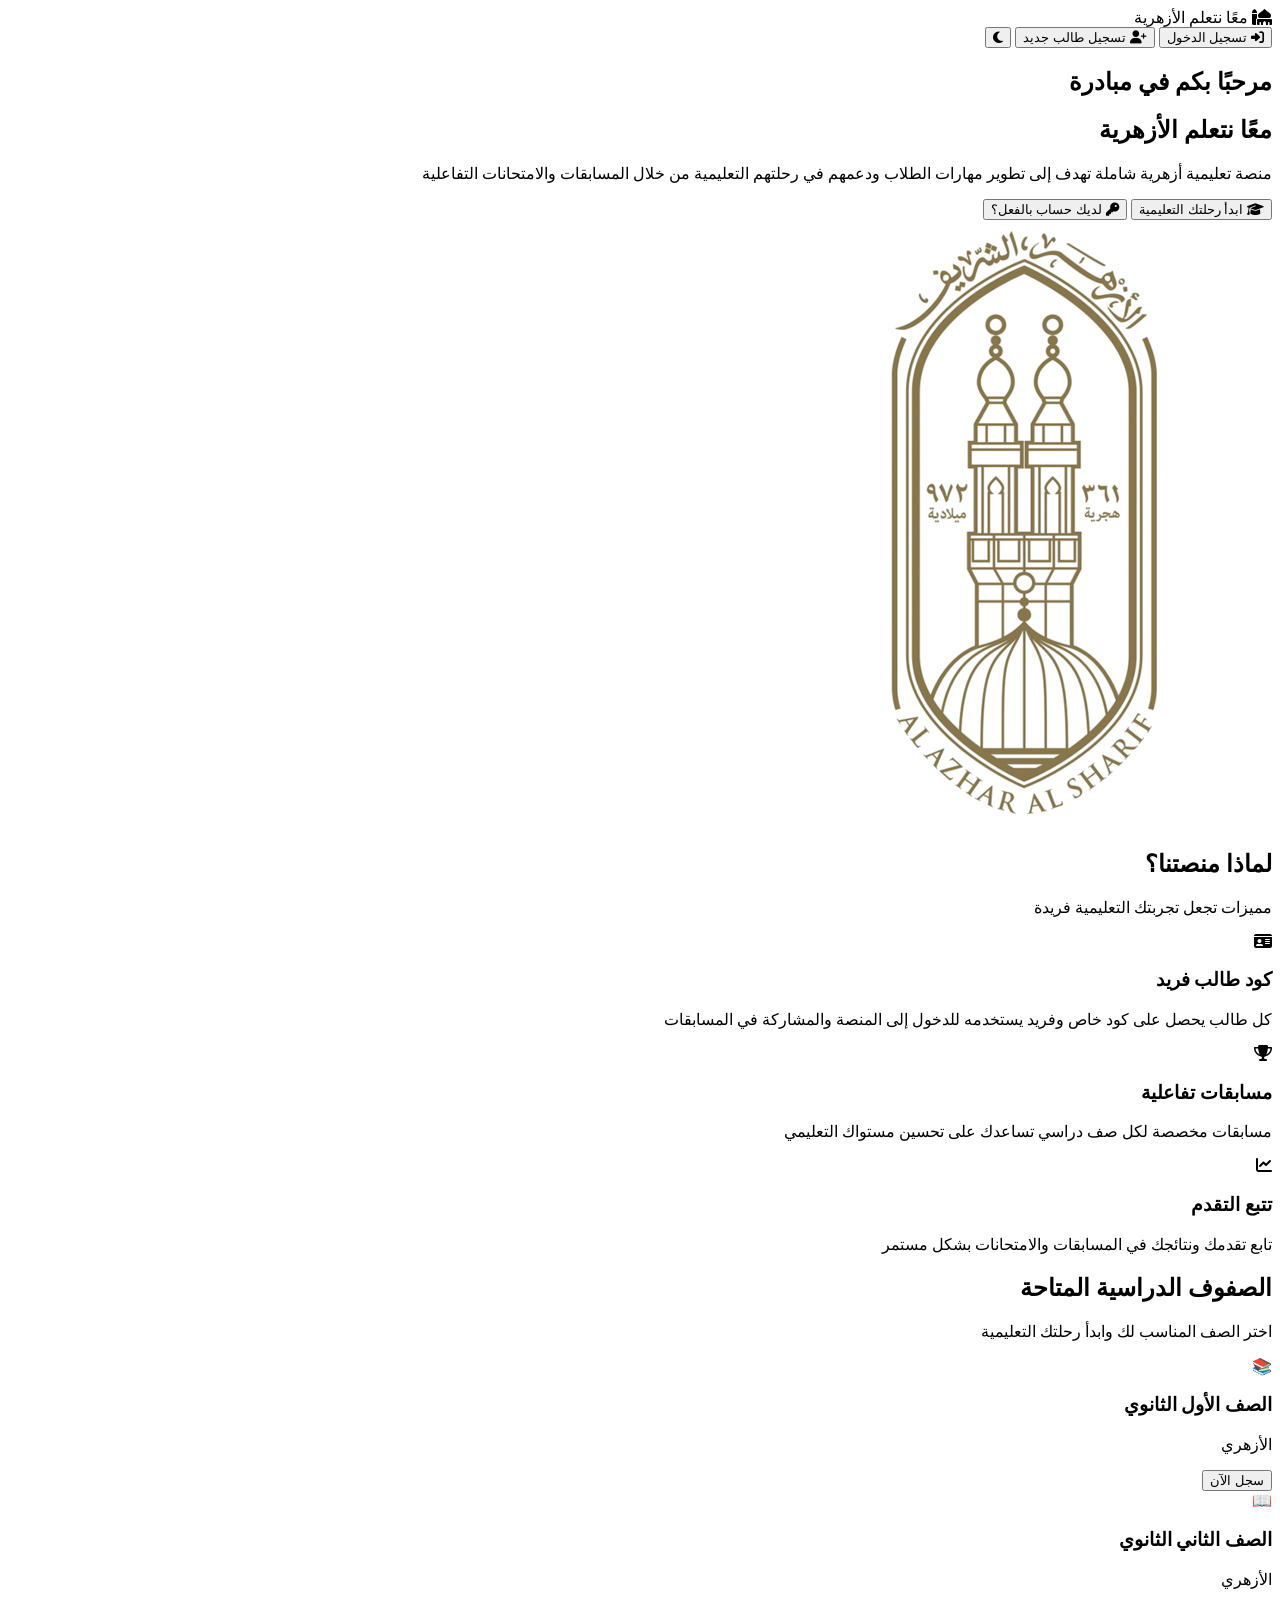
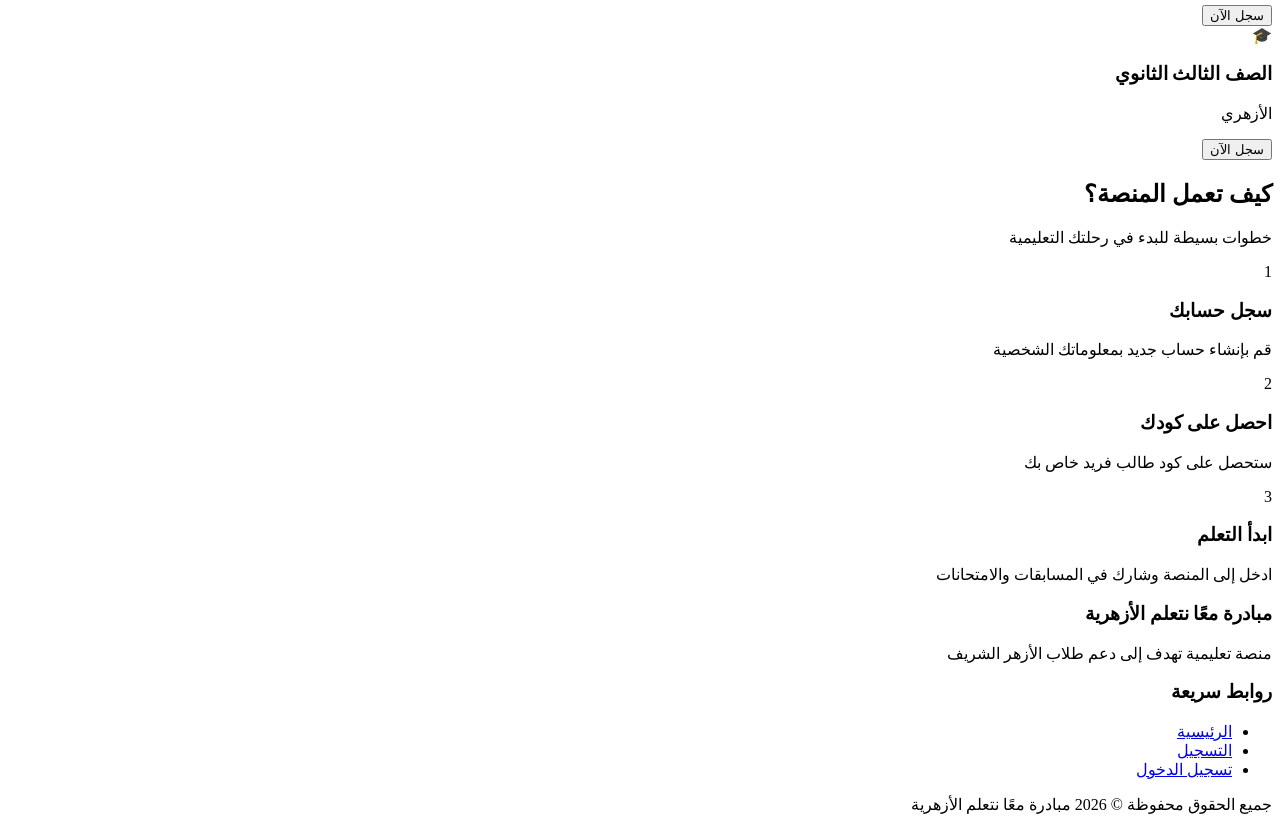
==== index.html @ b88c143b "Add files via upload" ====
﻿<!DOCTYPE html>
<html lang="ar" dir="rtl">
<head>
    <meta charset="UTF-8">
    <meta name="viewport" content="width=device-width, initial-scale=1.0">
    <title>مبادرة معًا نتعلم الأزهرية</title>
    <link rel="stylesheet" href="css/style.css">
    <link rel="stylesheet" href="https://cdnjs.cloudflare.com/ajax/libs/font-awesome/6.5.1/css/all.min.css">
</head>
<body>
    <!-- Header -->
    <header class="header">
        <nav class="nav-container">
            <div class="logo">
                <i class="fas fa-mosque"></i>
                <span>معًا نتعلم الأزهرية</span>
            </div>
            <div class="nav-actions">
                <button class="btn btn-outline" onclick="location.href='login.html'">
                    <i class="fas fa-sign-in-alt"></i>
                    تسجيل الدخول
                </button>
                <button class="btn btn-primary" onclick="location.href='register.html'">
                    <i class="fas fa-user-plus"></i>
                    تسجيل طالب جديد
                </button>
                <button class="theme-toggle" onclick="toggleTheme()" id="themeToggle">
                    <i class="fas fa-moon"></i>
                </button>
            </div>
        </nav>
    </header>

    <!-- Hero Section -->
    <section class="hero">
        <div class="hero-content">
            <h1 class="hero-title">مرحبًا بكم في مبادرة</h1>
            <h2 class="hero-subtitle">معًا نتعلم الأزهرية</h2>
            <p class="hero-description">
                منصة تعليمية أزهرية شاملة تهدف إلى تطوير مهارات الطلاب
                ودعمهم في رحلتهم التعليمية من خلال المسابقات والامتحانات التفاعلية
            </p>
            <div class="hero-actions">
                <button class="btn btn-primary btn-lg" onclick="location.href='register.html'">
                    <i class="fas fa-graduation-cap"></i>
                    ابدأ رحلتك التعليمية
                </button>
                <button class="btn btn-outline btn-lg" onclick="location.href='login.html'">
                    <i class="fas fa-key"></i>
                    لديك حساب بالفعل؟
                </button>
            </div>
        </div>
        <div class="hero-image">
            <img src="Al-Azhar_al-Sharif_logo.png" alt="الأزهر الشريف">
        </div>
    </section>

    <!-- Features Section -->
    <section class="features">
        <div class="section-header">
            <h2>لماذا منصتنا؟</h2>
            <p>مميزات تجعل تجربتك التعليمية فريدة</p>
        </div>
        <div class="features-grid">
            <div class="feature-card">
                <div class="feature-icon">
                    <i class="fas fa-id-card"></i>
                </div>
                <h3>كود طالب فريد</h3>
                <p>كل طالب يحصل على كود خاص وفريد يستخدمه للدخول إلى المنصة والمشاركة في المسابقات</p>
            </div>
            <div class="feature-card">
                <div class="feature-icon">
                    <i class="fas fa-trophy"></i>
                </div>
                <h3>مسابقات تفاعلية</h3>
                <p>مسابقات مخصصة لكل صف دراسي تساعدك على تحسين مستواك التعليمي</p>
            </div>
            <div class="feature-card">
                <div class="feature-icon">
                    <i class="fas fa-chart-line"></i>
                </div>
                <h3>تتبع التقدم</h3>
                <p>تابع تقدمك ونتائجك في المسابقات والامتحانات بشكل مستمر</p>
            </div>
        </div>
    </section>

    <!-- Available Grades Section -->
    <section class="grades-section">
        <div class="section-header">
            <h2>الصفوف الدراسية المتاحة</h2>
            <p>اختر الصف المناسب لك وابدأ رحلتك التعليمية</p>
        </div>
        <div class="grades-grid">
            <div class="grade-card">
                <div class="grade-icon">📚</div>
                <h3>الصف الأول الثانوي</h3>
                <p>الأزهري</p>
                <button class="btn btn-primary" onclick="location.href='register.html'">
                    سجل الآن
                </button>
            </div>
            <div class="grade-card">
                <div class="grade-icon">📖</div>
                <h3>الصف الثاني الثانوي</h3>
                <p>الأزهري</p>
                <button class="btn btn-primary" onclick="location.href='register.html'">
                    سجل الآن
                </button>
            </div>
            <div class="grade-card">
                <div class="grade-icon">🎓</div>
                <h3>الصف الثالث الثانوي</h3>
                <p>الأزهري</p>
                <button class="btn btn-primary" onclick="location.href='register.html'">
                    سجل الآن
                </button>
            </div>
        </div>
    </section>

    <!-- How It Works -->
    <section class="how-it-works">
        <div class="section-header">
            <h2>كيف تعمل المنصة؟</h2>
            <p>خطوات بسيطة للبدء في رحلتك التعليمية</p>
        </div>
        <div class="steps-container">
            <div class="step">
                <div class="step-number">1</div>
                <h3>سجل حسابك</h3>
                <p>قم بإنشاء حساب جديد بمعلوماتك الشخصية</p>
            </div>
            <div class="step">
                <div class="step-number">2</div>
                <h3>احصل على كودك</h3>
                <p>ستحصل على كود طالب فريد خاص بك</p>
            </div>
            <div class="step">
                <div class="step-number">3</div>
                <h3>ابدأ التعلم</h3>
                <p>ادخل إلى المنصة وشارك في المسابقات والامتحانات</p>
            </div>
        </div>
    </section>

    <!-- Footer -->
    <footer class="footer">
        <div class="footer-content">
            <div class="footer-section">
                <h3>مبادرة معًا نتعلم الأزهرية</h3>
                <p>منصة تعليمية تهدف إلى دعم طلاب الأزهر الشريف</p>
            </div>
            <div class="footer-section">
                <h3>روابط سريعة</h3>
                <ul>
                    <li><a href="index.html">الرئيسية</a></li>
                    <li><a href="register.html">التسجيل</a></li>
                    <li><a href="login.html">تسجيل الدخول</a></li>
                </ul>
            </div>
            
        <div class="footer-bottom">
            <p>جميع الحقوق محفوظة © 2026 مبادرة معًا نتعلم الأزهرية</p>
        </div>
    </footer>

    <div id="loadingOverlay" class="loading-overlay">
        <div class="loading-spinner"></div>
    </div>

    <div id="toastContainer" class="toast-container"></div>

    <script src="js/data.js"></script>
    <script src="js/auth.js"></script>
</body>
</html>
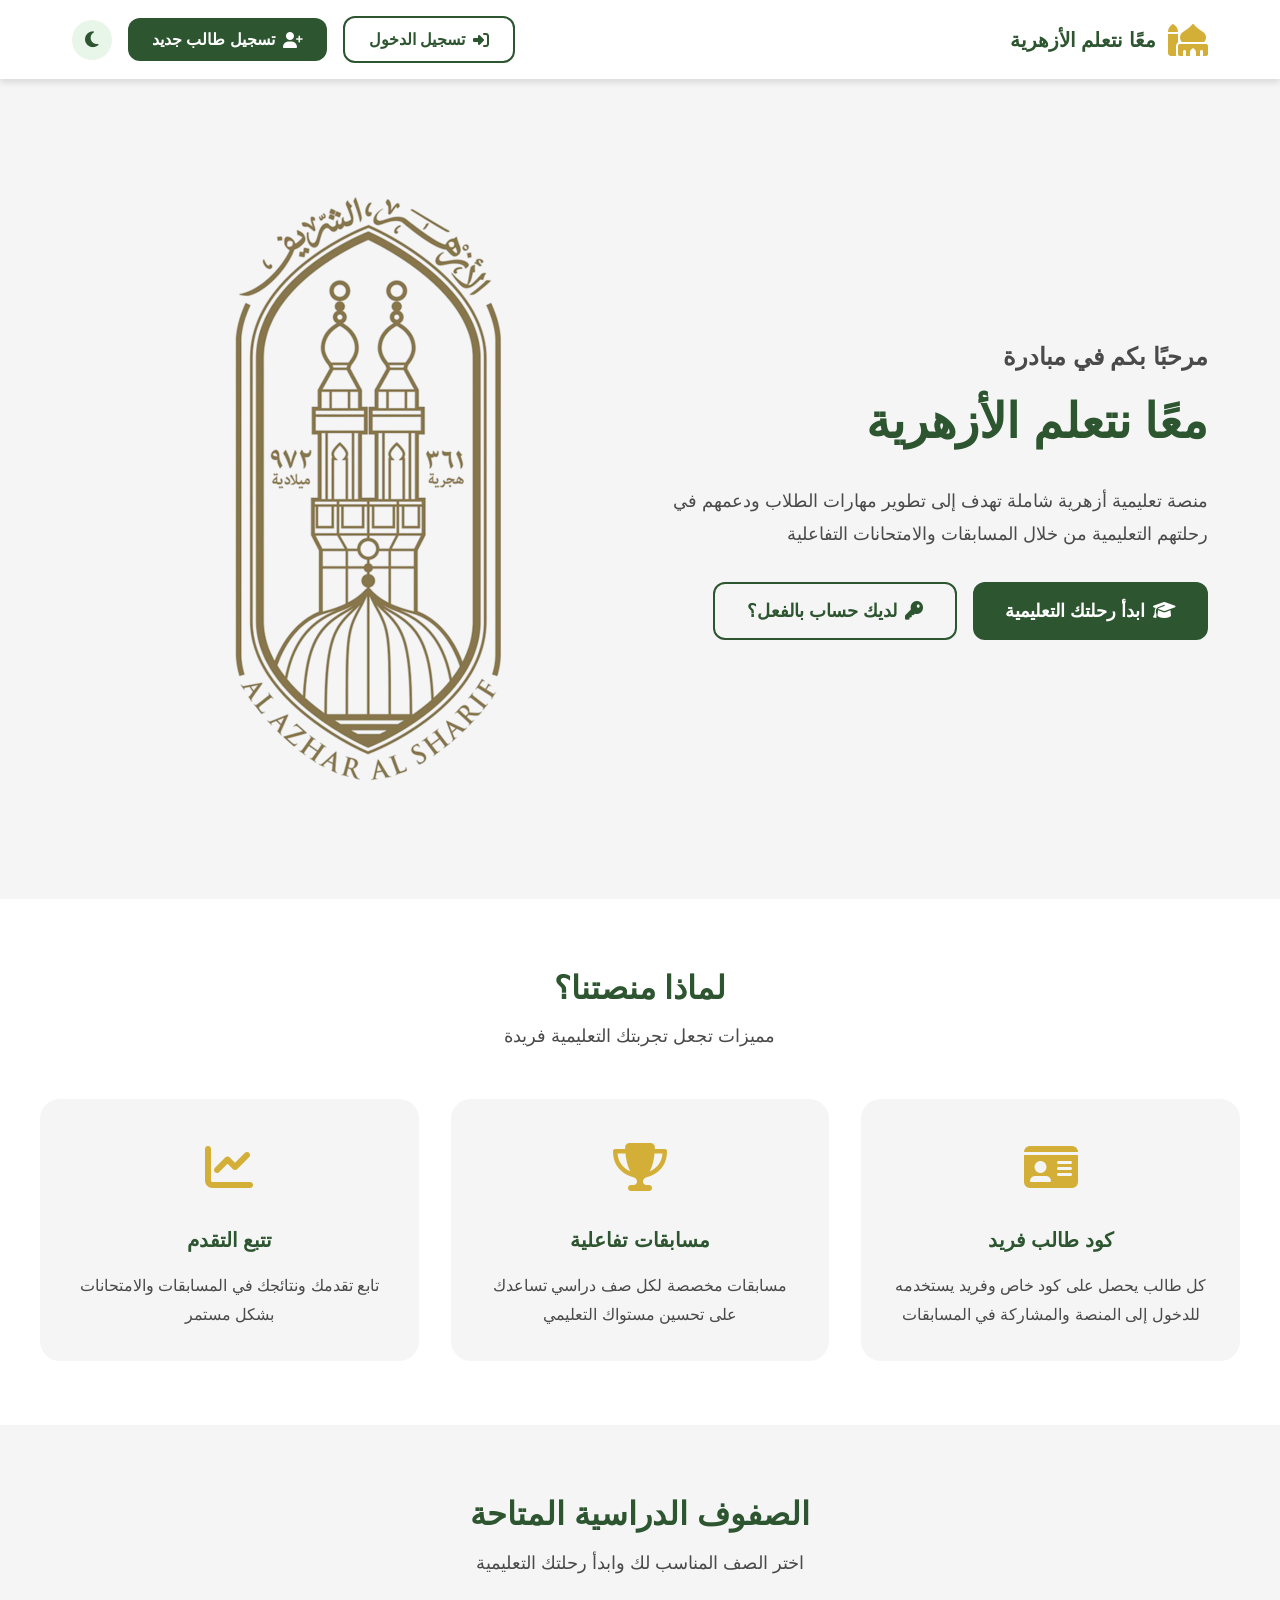
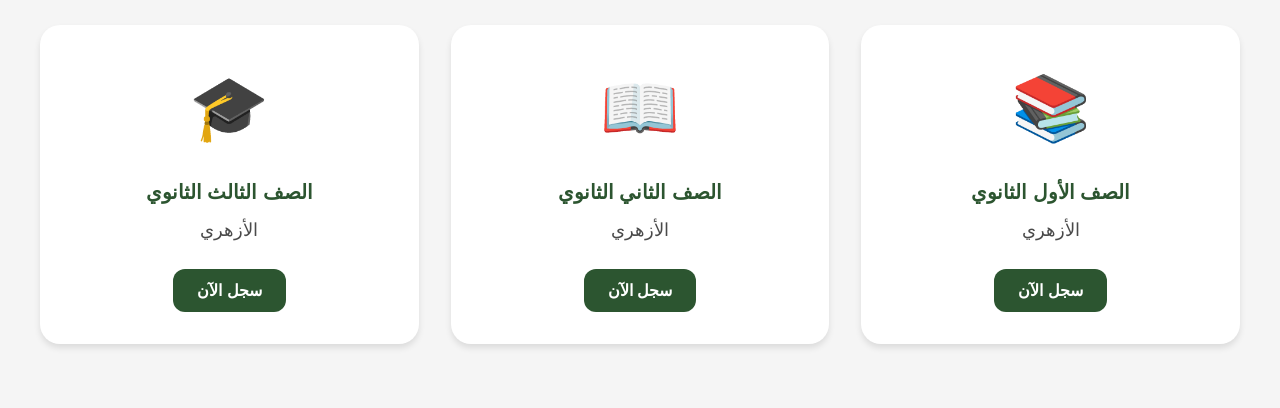
==== commit 6ae19da8: "Add files via upload" ====
--- a/index.html
+++ b/index.html
@@ -4,176 +4,1990 @@
     <meta charset="UTF-8">
     <meta name="viewport" content="width=device-width, initial-scale=1.0">
     <title>مبادرة معًا نتعلم الأزهرية</title>
-    <link rel="stylesheet" href="css/style.css">
     <link rel="stylesheet" href="https://cdnjs.cloudflare.com/ajax/libs/font-awesome/6.5.1/css/all.min.css">
+    <style>
+        /* ============ CSS Variables ============ */
+        :root {
+            --primary-color: #2c5530;
+            --primary-dark: #1a3a1e;
+            --primary-light: #4a7c59;
+            --accent-color: #d4af37;
+            --accent-dark: #b8962e;
+            --text-primary: #1a1a1a;
+            --text-secondary: #4a4a4a;
+            --text-light: #6b6b6b;
+            --bg-primary: #f5f5f5;
+            --bg-secondary: #ffffff;
+            --bg-accent: #e8f5e9;
+            --success: #4caf50;
+            --error: #f44336;
+            --warning: #ff9800;
+            --info: #2196f3;
+            --shadow-sm: 0 2px 4px rgba(0,0,0,0.1);
+            --shadow-md: 0 4px 6px rgba(0,0,0,0.1);
+            --shadow-lg: 0 10px 25px rgba(0,0,0,0.15);
+            --shadow-xl: 0 20px 40px rgba(0,0,0,0.2);
+            --radius-sm: 8px;
+            --radius-md: 12px;
+            --radius-lg: 20px;
+            --radius-xl: 30px;
+            --transition-fast: 0.2s ease;
+            --transition-medium: 0.3s ease;
+            --transition-slow: 0.5s ease;
+        }
+
+        [data-theme="dark"] {
+            --text-primary: #ffffff;
+            --text-secondary: #e0e0e0;
+            --text-light: #b0b0b0;
+            --bg-primary: #121212;
+            --bg-secondary: #1e1e1e;
+            --bg-accent: #1a2a1a;
+            --shadow-sm: 0 2px 4px rgba(0,0,0,0.3);
+            --shadow-md: 0 4px 6px rgba(0,0,0,0.3);
+            --shadow-lg: 0 10px 25px rgba(0,0,0,0.5);
+        }
+
+        /* ============ Reset & Base ============ */
+        * {
+            margin: 0;
+            padding: 0;
+            box-sizing: border-box;
+        }
+
+        body {
+            font-family: 'Segoe UI', 'Tahoma', 'Arial', sans-serif;
+            background: var(--bg-primary);
+            color: var(--text-primary);
+            line-height: 1.6;
+            transition: background var(--transition-medium), color var(--transition-medium);
+            min-height: 100vh;
+        }
+
+        a {
+            text-decoration: none;
+            color: inherit;
+        }
+
+        button {
+            cursor: pointer;
+            border: none;
+            outline: none;
+            font-family: inherit;
+        }
+
+        input, select {
+            font-family: inherit;
+        }
+
+        /* ============ Header ============ */
+        .header {
+            background: var(--bg-secondary);
+            box-shadow: var(--shadow-md);
+            position: sticky;
+            top: 0;
+            z-index: 1000;
+            transition: background var(--transition-medium);
+        }
+
+        .nav-container {
+            max-width: 1200px;
+            margin: 0 auto;
+            padding: 1rem 2rem;
+            display: flex;
+            justify-content: space-between;
+            align-items: center;
+        }
+
+        .logo {
+            display: flex;
+            align-items: center;
+            gap: 0.75rem;
+            font-size: 1.25rem;
+            font-weight: bold;
+            color: var(--primary-color);
+            cursor: pointer;
+        }
+
+        .logo i {
+            font-size: 2rem;
+            color: var(--accent-color);
+        }
+
+        .nav-actions {
+            display: flex;
+            gap: 1rem;
+            align-items: center;
+        }
+
+        /* ============ Buttons ============ */
+        .btn {
+            padding: 0.75rem 1.5rem;
+            border-radius: var(--radius-md);
+            font-size: 1rem;
+            font-weight: 600;
+            transition: all var(--transition-medium);
+            display: inline-flex;
+            align-items: center;
+            gap: 0.5rem;
+            text-align: center;
+            justify-content: center;
+        }
+
+        .btn:hover {
+            transform: translateY(-2px);
+            box-shadow: var(--shadow-lg);
+        }
+
+        .btn:active {
+            transform: translateY(0);
+        }
+
+        .btn-primary {
+            background: var(--primary-color);
+            color: white;
+        }
+
+        .btn-primary:hover {
+            background: var(--primary-dark);
+        }
+
+        .btn-outline {
+            background: transparent;
+            color: var(--primary-color);
+            border: 2px solid var(--primary-color);
+        }
+
+        .btn-outline:hover {
+            background: var(--primary-color);
+            color: white;
+        }
+
+        .btn-danger {
+            background: var(--error);
+            color: white;
+        }
+
+        .btn-success {
+            background: var(--success);
+            color: white;
+        }
+
+        .btn-lg {
+            padding: 1rem 2rem;
+            font-size: 1.125rem;
+        }
+
+        .btn-block {
+            width: 100%;
+            display: flex;
+            justify-content: center;
+        }
+
+        .theme-toggle {
+            width: 40px;
+            height: 40px;
+            border-radius: 50%;
+            background: var(--bg-accent);
+            color: var(--primary-color);
+            display: flex;
+            align-items: center;
+            justify-content: center;
+            transition: all var(--transition-medium);
+            font-size: 1.125rem;
+        }
+
+        .theme-toggle:hover {
+            transform: rotate(180deg);
+            background: var(--primary-color);
+            color: white;
+        }
+
+        /* ============ Hero Section ============ */
+        .hero {
+            max-width: 1200px;
+            margin: 0 auto;
+            padding: 4rem 2rem;
+            display: grid;
+            grid-template-columns: 1fr 1fr;
+            gap: 3rem;
+            align-items: center;
+            min-height: calc(100vh - 80px);
+        }
+
+        .hero-content {
+            animation: slideInRight 0.8s ease;
+        }
+
+        .hero-title {
+            font-size: 1.5rem;
+            color: var(--text-secondary);
+            margin-bottom: 0.5rem;
+        }
+
+        .hero-subtitle {
+            font-size: 3rem;
+            color: var(--primary-color);
+            margin-bottom: 1.5rem;
+            font-weight: 800;
+        }
+
+        .hero-description {
+            font-size: 1.125rem;
+            color: var(--text-secondary);
+            margin-bottom: 2rem;
+            line-height: 1.8;
+        }
+
+        .hero-actions {
+            display: flex;
+            gap: 1rem;
+            flex-wrap: wrap;
+        }
+
+        .hero-image {
+            animation: slideInLeft 0.8s ease;
+            display: flex;
+            justify-content: center;
+            align-items: center;
+            font-size: 8rem;
+        }
+
+        /* ============ Section Headers ============ */
+        .section-header {
+            text-align: center;
+            margin-bottom: 3rem;
+        }
+
+        .section-header h2 {
+            font-size: 2rem;
+            color: var(--primary-color);
+            margin-bottom: 0.5rem;
+        }
+
+        .section-header p {
+            font-size: 1.125rem;
+            color: var(--text-secondary);
+        }
+
+        /* ============ Features Section ============ */
+        .features {
+            padding: 4rem 2rem;
+            background: var(--bg-secondary);
+            transition: background var(--transition-medium);
+        }
+
+        .features-grid {
+            max-width: 1200px;
+            margin: 0 auto;
+            display: grid;
+            grid-template-columns: repeat(auto-fit, minmax(300px, 1fr));
+            gap: 2rem;
+        }
+
+        .feature-card {
+            padding: 2rem;
+            border-radius: var(--radius-lg);
+            background: var(--bg-primary);
+            text-align: center;
+            transition: all var(--transition-medium);
+            animation: fadeInUp 0.6s ease;
+        }
+
+        .feature-card:hover {
+            transform: translateY(-10px);
+            box-shadow: var(--shadow-xl);
+        }
+
+        .feature-icon {
+            font-size: 3rem;
+            color: var(--accent-color);
+            margin-bottom: 1rem;
+        }
+
+        .feature-card h3 {
+            font-size: 1.25rem;
+            color: var(--primary-color);
+            margin-bottom: 1rem;
+        }
+
+        .feature-card p {
+            color: var(--text-secondary);
+            line-height: 1.8;
+        }
+
+        /* ============ Grades Section ============ */
+        .grades-section {
+            padding: 4rem 2rem;
+        }
+
+        .grades-grid {
+            max-width: 1200px;
+            margin: 0 auto;
+            display: grid;
+            grid-template-columns: repeat(auto-fit, minmax(280px, 1fr));
+            gap: 2rem;
+        }
+
+        .grade-card {
+            padding: 2rem;
+            border-radius: var(--radius-lg);
+            background: var(--bg-secondary);
+            text-align: center;
+            box-shadow: var(--shadow-md);
+            transition: all var(--transition-medium);
+            animation: fadeInUp 0.6s ease;
+        }
+
+        .grade-card:hover {
+            transform: translateY(-10px);
+            box-shadow: var(--shadow-xl);
+            border: 2px solid var(--accent-color);
+        }
+
+        .grade-icon {
+            font-size: 4rem;
+            margin-bottom: 1rem;
+        }
+
+        .grade-card h3 {
+            font-size: 1.25rem;
+            color: var(--primary-color);
+            margin-bottom: 0.5rem;
+        }
+
+        .grade-card p {
+            color: var(--text-secondary);
+            margin-bottom: 1.5rem;
+            font-size: 1.125rem;
+        }
+
+        /* ============ Auth Pages ============ */
+        .auth-page {
+            min-height: 100vh;
+            display: flex;
+            align-items: center;
+            justify-content: center;
+            background: linear-gradient(135deg, var(--primary-dark) 0%, var(--primary-color) 100%);
+            padding: 2rem;
+        }
+
+        .auth-container {
+            width: 100%;
+            max-width: 600px;
+        }
+
+        .auth-card {
+            background: var(--bg-secondary);
+            padding: 2.5rem;
+            border-radius: var(--radius-xl);
+            box-shadow: var(--shadow-xl);
+            animation: slideInUp 0.6s ease;
+        }
+
+        .auth-header {
+            text-align: center;
+            margin-bottom: 2rem;
+            position: relative;
+        }
+
+        .back-btn {
+            position: absolute;
+            top: 0;
+            right: 0;
+            background: var(--bg-accent);
+            color: var(--primary-color);
+            width: 40px;
+            height: 40px;
+            border-radius: 50%;
+            display: flex;
+            align-items: center;
+            justify-content: center;
+            transition: all var(--transition-fast);
+        }
+
+        .back-btn:hover {
+            background: var(--primary-color);
+            color: white;
+            transform: scale(1.1);
+        }
+
+        .auth-header h2 {
+            font-size: 1.5rem;
+            color: var(--primary-color);
+            margin-bottom: 0.5rem;
+        }
+
+        .auth-header p {
+            color: var(--text-secondary);
+        }
+
+        .auth-form {
+            display: flex;
+            flex-direction: column;
+            gap: 1.5rem;
+        }
+
+        .auth-footer {
+            text-align: center;
+            margin-top: 1.5rem;
+            color: var(--text-secondary);
+        }
+
+        .auth-footer a {
+            color: var(--primary-color);
+            font-weight: bold;
+            cursor: pointer;
+        }
+
+        /* ============ Form Styles ============ */
+        .form-group {
+            position: relative;
+        }
+
+        .form-group label {
+            display: block;
+            margin-bottom: 0.5rem;
+            font-weight: 600;
+            color: var(--text-primary);
+        }
+
+        .form-group label i {
+            margin-left: 0.5rem;
+            color: var(--primary-color);
+        }
+
+        .form-group input,
+        .form-group select {
+            width: 100%;
+            padding: 0.875rem 1rem;
+            border: 2px solid #e0e0e0;
+            border-radius: var(--radius-md);
+            font-size: 1rem;
+            transition: all var(--transition-fast);
+            background: var(--bg-primary);
+            color: var(--text-primary);
+        }
+
+        .form-group input:focus,
+        .form-group select:focus {
+            border-color: var(--primary-color);
+            outline: none;
+            box-shadow: 0 0 0 3px rgba(44, 85, 48, 0.1);
+        }
+
+        .error-message {
+            display: block;
+            color: var(--error);
+            font-size: 0.875rem;
+            margin-top: 0.25rem;
+            min-height: 1rem;
+        }
+
+        .form-row {
+            display: grid;
+            grid-template-columns: 1fr 1fr;
+            gap: 1rem;
+        }
+
+        /* ============ Dashboard Styles ============ */
+        .dashboard-body {
+            background: var(--bg-primary);
+        }
+
+        .dashboard-container {
+            max-width: 1200px;
+            margin: 2rem auto;
+            padding: 0 2rem;
+        }
+
+        .welcome-card {
+            padding: 2rem;
+            border-radius: var(--radius-lg);
+            background: var(--bg-secondary);
+            box-shadow: var(--shadow-md);
+            display: flex;
+            align-items: center;
+            gap: 2rem;
+            margin-bottom: 2rem;
+            animation: fadeIn 0.6s ease;
+        }
+
+        .student-avatar {
+            width: 80px;
+            height: 80px;
+            background: var(--primary-color);
+            color: white;
+            border-radius: 50%;
+            display: flex;
+            align-items: center;
+            justify-content: center;
+            font-size: 2.5rem;
+            box-shadow: var(--shadow-lg);
+        }
+
+        .student-info h2 {
+            font-size: 1.5rem;
+            color: var(--primary-color);
+            margin-bottom: 0.5rem;
+        }
+
+        .student-details {
+            display: flex;
+            gap: 1rem;
+            flex-wrap: wrap;
+        }
+
+        .badge {
+            padding: 0.5rem 1rem;
+            background: var(--bg-accent);
+            color: var(--primary-color);
+            border-radius: var(--radius-sm);
+            font-weight: 600;
+            display: inline-flex;
+            align-items: center;
+            gap: 0.5rem;
+        }
+
+        .dashboard-grid {
+            display: grid;
+            grid-template-columns: repeat(auto-fit, minmax(300px, 1fr));
+            gap: 2rem;
+            margin-bottom: 2rem;
+        }
+
+        .dashboard-card {
+            padding: 2rem;
+            background: var(--bg-secondary);
+            border-radius: var(--radius-lg);
+            box-shadow: var(--shadow-md);
+            cursor: pointer;
+            transition: all var(--transition-medium);
+            position: relative;
+            animation: fadeInUp 0.6s ease;
+        }
+
+        .dashboard-card:hover {
+            transform: translateY(-10px);
+            box-shadow: var(--shadow-xl);
+            background: var(--bg-accent);
+        }
+
+        .card-icon {
+            font-size: 3rem;
+            color: var(--accent-color);
+            margin-bottom: 1rem;
+        }
+
+        .dashboard-card h3 {
+            font-size: 1.25rem;
+            color: var(--primary-color);
+            margin-bottom: 0.5rem;
+        }
+
+        .dashboard-card p {
+            color: var(--text-secondary);
+        }
+
+        .card-arrow {
+            position: absolute;
+            top: 1.5rem;
+            left: 1.5rem;
+            color: var(--text-light);
+        }
+
+        .content-section {
+            animation: fadeIn 0.6s ease;
+            margin-top: 2rem;
+        }
+
+        .items-list {
+            display: grid;
+            grid-template-columns: repeat(auto-fit, minmax(300px, 1fr));
+            gap: 2rem;
+            margin-top: 2rem;
+        }
+
+        .item-card {
+            padding: 1.5rem;
+            background: var(--bg-secondary);
+            border-radius: var(--radius-md);
+            box-shadow: var(--shadow-md);
+            transition: all var(--transition-fast);
+        }
+
+        .item-card:hover {
+            transform: translateY(-5px);
+            box-shadow: var(--shadow-lg);
+        }
+
+        .item-card h4 {
+            color: var(--primary-color);
+            margin-bottom: 0.5rem;
+        }
+
+        .item-card p {
+            color: var(--text-secondary);
+        }
+
+        .empty-state {
+            text-align: center;
+            padding: 3rem;
+            color: var(--text-light);
+        }
+
+        .empty-state i {
+            font-size: 4rem;
+            margin-bottom: 1rem;
+            color: var(--accent-color);
+        }
+
+        .account-details {
+            padding: 2rem;
+            border-radius: var(--radius-lg);
+            background: var(--bg-secondary);
+            box-shadow: var(--shadow-md);
+        }
+
+        .account-field {
+            display: flex;
+            justify-content: space-between;
+            align-items: center;
+            padding: 0.75rem 0;
+            border-bottom: 1px solid var(--text-light);
+        }
+
+        .account-field:last-child {
+            border-bottom: none;
+        }
+
+        .account-field label {
+            font-weight: bold;
+            color: var(--text-secondary);
+        }
+
+        .account-field span {
+            color: var(--text-primary);
+        }
+
+        /* ============ Success Page ============ */
+        .success-page {
+            min-height: 100vh;
+            display: flex;
+            align-items: center;
+            justify-content: center;
+            background: linear-gradient(135deg, var(--primary-dark) 0%, var(--primary-color) 100%);
+            padding: 2rem;
+        }
+
+        .success-card {
+            background: var(--bg-secondary);
+            padding: 3rem;
+            border-radius: var(--radius-xl);
+            box-shadow: var(--shadow-xl);
+            max-width: 600px;
+            width: 100%;
+            text-align: center;
+            animation: slideInUp 0.6s ease;
+        }
+
+        .success-icon {
+            font-size: 5rem;
+            color: var(--success);
+            margin-bottom: 1.5rem;
+            animation: bounce 1s ease infinite;
+        }
+
+        .success-title {
+            font-size: 2rem;
+            color: var(--primary-color);
+            margin-bottom: 1rem;
+        }
+
+        .student-code-display {
+            background: var(--bg-accent);
+            padding: 1.5rem;
+            border-radius: var(--radius-lg);
+            margin: 2rem 0;
+            border: 3px dashed var(--accent-color);
+        }
+
+        .student-code-display label {
+            display: block;
+            color: var(--text-secondary);
+            margin-bottom: 0.5rem;
+            font-size: 1.125rem;
+        }
+
+        .student-code-display .code {
+            font-size: 2.5rem;
+            font-weight: bold;
+            color: var(--primary-color);
+            letter-spacing: 2px;
+        }
+
+        .student-info-summary {
+            text-align: right;
+            margin: 2rem 0;
+            padding: 1.5rem;
+            background: var(--bg-primary);
+            border-radius: var(--radius-md);
+        }
+
+        .info-row {
+            display: flex;
+            justify-content: space-between;
+            padding: 0.5rem 0;
+            border-bottom: 1px solid var(--text-light);
+        }
+
+        .info-row:last-child {
+            border-bottom: none;
+        }
+
+        .info-label {
+            font-weight: bold;
+            color: var(--text-secondary);
+        }
+
+        .info-value {
+            color: var(--text-primary);
+        }
+
+        .warning-message {
+            background: #fff3cd;
+            color: #856404;
+            padding: 1rem;
+            border-radius: var(--radius-md);
+            margin: 1.5rem 0;
+            border: 1px solid #ffeeba;
+        }
+
+        [data-theme="dark"] .warning-message {
+            background: #3a3a1a;
+            color: #ffd700;
+            border-color: #4a4a2a;
+        }
+
+        .action-buttons {
+            display: flex;
+            gap: 1rem;
+            margin-top: 2rem;
+            flex-wrap: wrap;
+            justify-content: center;
+        }
+
+        /* ============ Loading Overlay ============ */
+        .loading-overlay {
+            position: fixed;
+            top: 0;
+            left: 0;
+            width: 100%;
+            height: 100%;
+            background: rgba(0, 0, 0, 0.5);
+            display: none;
+            justify-content: center;
+            align-items: center;
+            z-index: 10000;
+            backdrop-filter: blur(5px);
+        }
+
+        .loading-overlay.active {
+            display: flex;
+        }
+
+        .loading-spinner {
+            width: 50px;
+            height: 50px;
+            border: 5px solid rgba(255, 255, 255, 0.3);
+            border-top: 5px solid #d4af37;
+            border-radius: 50%;
+            animation: spin 1s linear infinite;
+        }
+
+        /* ============ Toast Container ============ */
+        .toast-container {
+            position: fixed;
+            bottom: 20px;
+            left: 20px;
+            z-index: 9999;
+            display: flex;
+            flex-direction: column;
+            gap: 0.5rem;
+        }
+
+        .toast {
+            padding: 1rem 1.5rem;
+            border-radius: var(--radius-md);
+            color: white;
+            box-shadow: var(--shadow-lg);
+            animation: slideInLeft 0.3s ease;
+            display: flex;
+            align-items: center;
+            gap: 0.75rem;
+            min-width: 300px;
+            max-width: 400px;
+        }
+
+        .toast-success {
+            background: var(--success);
+        }
+
+        .toast-error {
+            background: var(--error);
+        }
+
+        .toast-info {
+            background: var(--info);
+        }
+
+        /* ============ Modal ============ */
+        .modal {
+            position: fixed;
+            top: 0;
+            left: 0;
+            width: 100%;
+            height: 100%;
+            background: rgba(0, 0, 0, 0.5);
+            display: none;
+            justify-content: center;
+            align-items: center;
+            z-index: 10000;
+            animation: fadeIn 0.3s ease;
+        }
+
+        .modal-content {
+            background: var(--bg-secondary);
+            padding: 2rem;
+            border-radius: var(--radius-lg);
+            box-shadow: var(--shadow-xl);
+            width: 90%;
+            max-width: 500px;
+            animation: slideInUp 0.3s ease;
+        }
+
+        .modal-header {
+            display: flex;
+            justify-content: space-between;
+            align-items: center;
+            margin-bottom: 1.5rem;
+        }
+
+        .modal-header h3 {
+            color: var(--primary-color);
+            font-size: 1.25rem;
+        }
+
+        .close-btn {
+            background: var(--bg-accent);
+            color: var(--text-secondary);
+            width: 35px;
+            height: 35px;
+            border-radius: 50%;
+            display: flex;
+            align-items: center;
+            justify-content: center;
+            transition: all var(--transition-fast);
+        }
+
+        .close-btn:hover {
+            background: var(--error);
+            color: white;
+            transform: rotate(90deg);
+        }
+
+        /* ============ Animations ============ */
+        @keyframes fadeIn {
+            from { opacity: 0; }
+            to { opacity: 1; }
+        }
+
+        @keyframes fadeInUp {
+            from {
+                opacity: 0;
+                transform: translateY(20px);
+            }
+            to {
+                opacity: 1;
+                transform: translateY(0);
+            }
+        }
+
+        @keyframes slideInRight {
+            from {
+                opacity: 0;
+                transform: translateX(50px);
+            }
+            to {
+                opacity: 1;
+                transform: translateX(0);
+            }
+        }
+
+        @keyframes slideInLeft {
+            from {
+                opacity: 0;
+                transform: translateX(-50px);
+            }
+            to {
+                opacity: 1;
+                transform: translateX(0);
+            }
+        }
+
+        @keyframes slideInUp {
+            from {
+                opacity: 0;
+                transform: translateY(30px);
+            }
+            to {
+                opacity: 1;
+                transform: translateY(0);
+            }
+        }
+
+        @keyframes spin {
+            from { transform: rotate(0deg); }
+            to { transform: rotate(360deg); }
+        }
+
+        @keyframes bounce {
+            0%, 100% { transform: translateY(0); }
+            50% { transform: translateY(-10px); }
+        }
+
+        /* ============ Responsive Design ============ */
+        @media (max-width: 768px) {
+            .hero {
+                grid-template-columns: 1fr;
+                text-align: center;
+                padding: 2rem 1rem;
+            }
+            
+            .hero-subtitle {
+                font-size: 1.5rem;
+            }
+            
+            .hero-actions {
+                justify-content: center;
+            }
+            
+            .nav-container {
+                flex-direction: column;
+                gap: 1rem;
+                padding: 1rem;
+            }
+            
+            .nav-actions {
+                width: 100%;
+                justify-content: center;
+                flex-wrap: wrap;
+            }
+            
+            .form-row {
+                grid-template-columns: 1fr;
+            }
+            
+            .dashboard-grid {
+                grid-template-columns: 1fr;
+            }
+            
+            .welcome-card {
+                flex-direction: column;
+                text-align: center;
+            }
+            
+            .student-details {
+                justify-content: center;
+            }
+        }
+
+        @media (max-width: 480px) {
+            .btn {
+                width: 100%;
+                margin-bottom: 0.5rem;
+            }
+            
+            .hero-actions {
+                flex-direction: column;
+            }
+            
+            .grades-grid {
+                grid-template-columns: 1fr;
+            }
+            
+            .auth-card {
+                padding: 1.5rem;
+            }
+            
+            .success-card {
+                padding: 2rem;
+            }
+            
+            .student-code-display .code {
+                font-size: 1.8rem;
+            }
+            
+            .action-buttons {
+                flex-direction: column;
+            }
+        }
+    </style>
 </head>
 <body>
-    <!-- Header -->
-    <header class="header">
-        <nav class="nav-container">
-            <div class="logo">
-                <i class="fas fa-mosque"></i>
-                <span>معًا نتعلم الأزهرية</span>
-            </div>
-            <div class="nav-actions">
-                <button class="btn btn-outline" onclick="location.href='login.html'">
-                    <i class="fas fa-sign-in-alt"></i>
-                    تسجيل الدخول
-                </button>
-                <button class="btn btn-primary" onclick="location.href='register.html'">
-                    <i class="fas fa-user-plus"></i>
-                    تسجيل طالب جديد
-                </button>
-                <button class="theme-toggle" onclick="toggleTheme()" id="themeToggle">
-                    <i class="fas fa-moon"></i>
-                </button>
-            </div>
-        </nav>
-    </header>
-
-    <!-- Hero Section -->
-    <section class="hero">
-        <div class="hero-content">
-            <h1 class="hero-title">مرحبًا بكم في مبادرة</h1>
-            <h2 class="hero-subtitle">معًا نتعلم الأزهرية</h2>
-            <p class="hero-description">
-                منصة تعليمية أزهرية شاملة تهدف إلى تطوير مهارات الطلاب
-                ودعمهم في رحلتهم التعليمية من خلال المسابقات والامتحانات التفاعلية
-            </p>
-            <div class="hero-actions">
-                <button class="btn btn-primary btn-lg" onclick="location.href='register.html'">
-                    <i class="fas fa-graduation-cap"></i>
-                    ابدأ رحلتك التعليمية
-                </button>
-                <button class="btn btn-outline btn-lg" onclick="location.href='login.html'">
-                    <i class="fas fa-key"></i>
-                    لديك حساب بالفعل؟
-                </button>
-            </div>
-        </div>
-        <div class="hero-image">
-            <img src="Al-Azhar_al-Sharif_logo.png" alt="الأزهر الشريف">
-        </div>
-    </section>
-
-    <!-- Features Section -->
-    <section class="features">
-        <div class="section-header">
-            <h2>لماذا منصتنا؟</h2>
-            <p>مميزات تجعل تجربتك التعليمية فريدة</p>
-        </div>
-        <div class="features-grid">
-            <div class="feature-card">
-                <div class="feature-icon">
-                    <i class="fas fa-id-card"></i>
-                </div>
-                <h3>كود طالب فريد</h3>
-                <p>كل طالب يحصل على كود خاص وفريد يستخدمه للدخول إلى المنصة والمشاركة في المسابقات</p>
-            </div>
-            <div class="feature-card">
-                <div class="feature-icon">
-                    <i class="fas fa-trophy"></i>
-                </div>
-                <h3>مسابقات تفاعلية</h3>
-                <p>مسابقات مخصصة لكل صف دراسي تساعدك على تحسين مستواك التعليمي</p>
-            </div>
-            <div class="feature-card">
-                <div class="feature-icon">
-                    <i class="fas fa-chart-line"></i>
-                </div>
-                <h3>تتبع التقدم</h3>
-                <p>تابع تقدمك ونتائجك في المسابقات والامتحانات بشكل مستمر</p>
-            </div>
-        </div>
-    </section>
-
-    <!-- Available Grades Section -->
-    <section class="grades-section">
-        <div class="section-header">
-            <h2>الصفوف الدراسية المتاحة</h2>
-            <p>اختر الصف المناسب لك وابدأ رحلتك التعليمية</p>
-        </div>
-        <div class="grades-grid">
-            <div class="grade-card">
-                <div class="grade-icon">📚</div>
-                <h3>الصف الأول الثانوي</h3>
-                <p>الأزهري</p>
-                <button class="btn btn-primary" onclick="location.href='register.html'">
-                    سجل الآن
-                </button>
-            </div>
-            <div class="grade-card">
-                <div class="grade-icon">📖</div>
-                <h3>الصف الثاني الثانوي</h3>
-                <p>الأزهري</p>
-                <button class="btn btn-primary" onclick="location.href='register.html'">
-                    سجل الآن
-                </button>
-            </div>
-            <div class="grade-card">
-                <div class="grade-icon">🎓</div>
-                <h3>الصف الثالث الثانوي</h3>
-                <p>الأزهري</p>
-                <button class="btn btn-primary" onclick="location.href='register.html'">
-                    سجل الآن
-                </button>
-            </div>
-        </div>
-    </section>
-
-    <!-- How It Works -->
-    <section class="how-it-works">
-        <div class="section-header">
-            <h2>كيف تعمل المنصة؟</h2>
-            <p>خطوات بسيطة للبدء في رحلتك التعليمية</p>
-        </div>
-        <div class="steps-container">
-            <div class="step">
-                <div class="step-number">1</div>
-                <h3>سجل حسابك</h3>
-                <p>قم بإنشاء حساب جديد بمعلوماتك الشخصية</p>
-            </div>
-            <div class="step">
-                <div class="step-number">2</div>
-                <h3>احصل على كودك</h3>
-                <p>ستحصل على كود طالب فريد خاص بك</p>
-            </div>
-            <div class="step">
-                <div class="step-number">3</div>
-                <h3>ابدأ التعلم</h3>
-                <p>ادخل إلى المنصة وشارك في المسابقات والامتحانات</p>
-            </div>
-        </div>
-    </section>
-
-    <!-- Footer -->
-    <footer class="footer">
-        <div class="footer-content">
-            <div class="footer-section">
-                <h3>مبادرة معًا نتعلم الأزهرية</h3>
-                <p>منصة تعليمية تهدف إلى دعم طلاب الأزهر الشريف</p>
-            </div>
-            <div class="footer-section">
-                <h3>روابط سريعة</h3>
-                <ul>
-                    <li><a href="index.html">الرئيسية</a></li>
-                    <li><a href="register.html">التسجيل</a></li>
-                    <li><a href="login.html">تسجيل الدخول</a></li>
-                </ul>
-            </div>
-            
-        <div class="footer-bottom">
-            <p>جميع الحقوق محفوظة © 2026 مبادرة معًا نتعلم الأزهرية</p>
-        </div>
-    </footer>
-
+    <!-- ============ Main App Container ============ -->
+    <div id="app">
+        <!-- المحتوى سيتم عرضه هنا ديناميكياً -->
+    </div>
+
+    <!-- ============ Loading Overlay ============ -->
     <div id="loadingOverlay" class="loading-overlay">
         <div class="loading-spinner"></div>
     </div>
 
+    <!-- ============ Toast Container ============ -->
     <div id="toastContainer" class="toast-container"></div>
 
-    <script src="js/data.js"></script>
-    <script src="js/auth.js"></script>
+    <script>
+        // ============ JavaScript Application ============
+        
+        // ============ Data Management ============
+        function initData() {
+            if (!localStorage.getItem('azhar_students')) {
+                localStorage.setItem('azhar_students', JSON.stringify([]));
+            }
+            if (!localStorage.getItem('azhar_session')) {
+                localStorage.setItem('azhar_session', JSON.stringify(null));
+            }
+        }
+
+        initData();
+
+        function getStudents() {
+            return JSON.parse(localStorage.getItem('azhar_students') || '[]');
+        }
+
+        function saveStudents(students) {
+            localStorage.setItem('azhar_students', JSON.stringify(students));
+        }
+
+        function findStudentByCode(code) {
+            const students = getStudents();
+            return students.find(s => s.studentCode === code);
+        }
+
+        function findStudentByPhone(phone) {
+            const students = getStudents();
+            return students.find(s => s.phone === phone);
+        }
+
+        function addStudent(studentData) {
+            const students = getStudents();
+            students.push(studentData);
+            saveStudents(students);
+            return studentData;
+        }
+
+        function updateStudentData(code, updatedData) {
+            const students = getStudents();
+            const index = students.findIndex(s => s.studentCode === code);
+            if (index !== -1) {
+                students[index] = { ...students[index], ...updatedData };
+                saveStudents(students);
+                return students[index];
+            }
+            return null;
+        }
+
+        function generateStudentCode() {
+            const chars = 'ABCDEFGHIJKLMNOPQRSTUVWXYZ0123456789';
+            let code;
+            let exists;
+            
+            do {
+                code = 'AZ-';
+                for (let i = 0; i < 6; i++) {
+                    code += chars.charAt(Math.floor(Math.random() * chars.length));
+                }
+                exists = findStudentByCode(code);
+            } while (exists);
+            
+            return code;
+        }
+
+        function checkLogin(code, password) {
+            const student = findStudentByCode(code);
+            if (student && student.password === password) {
+                return student;
+            }
+            return null;
+        }
+
+        function saveSession(student) {
+            localStorage.setItem('azhar_session', JSON.stringify({
+                studentCode: student.studentCode,
+                loginTime: new Date().toISOString()
+            }));
+        }
+
+        function getSession() {
+            return JSON.parse(localStorage.getItem('azhar_session') || 'null');
+        }
+
+        function clearSession() {
+            localStorage.removeItem('azhar_session');
+        }
+
+        function getGradeName(gradeCode) {
+            const grades = {
+                'first_secondary': 'الصف الأول الثانوي الأزهري',
+                'second_secondary': 'الصف الثاني الثانوي الأزهري',
+                'third_secondary': 'الصف الثالث الثانوي الأزهري'
+            };
+            return grades[gradeCode] || gradeCode;
+        }
+
+        const competitionsData = {
+            'first_secondary': [
+                { title: 'مسابقة حفظ القرآن الكريم', description: 'مسابقة في حفظ وتلاوة القرآن الكريم' },
+                { title: 'مسابقة الفقه', description: 'مسابقة في مادة الفقه' }
+            ],
+            'second_secondary': [
+                { title: 'مسابقة النحو', description: 'مسابقة في علم النحو' },
+                { title: 'مسابقة الحديث', description: 'مسابقة في حفظ الأحاديث النبوية' }
+            ],
+            'third_secondary': [
+                { title: 'مسابقة البلاغة', description: 'مسابقة في علم البلاغة' },
+                { title: 'مسابقة التفسير', description: 'مسابقة في تفسير القرآن الكريم' }
+            ]
+        };
+
+        const examsData = {
+            'first_secondary': [
+                { title: 'امتحان التوحيد - الفصل الأول', description: 'امتحان تجريبي في مادة التوحيد' },
+                { title: 'امتحان التفسير - الفصل الأول', description: 'امتحان تجريبي في مادة التفسير' }
+            ],
+            'second_secondary': [
+                { title: 'امتحان الفقه - الفصل الثاني', description: 'امتحان تجريبي في مادة الفقه' },
+                { title: 'امتحان النحو - الفصل الثاني', description: 'امتحان تجريبي في مادة النحو' }
+            ],
+            'third_secondary': [
+                { title: 'امتحان الحديث - الفصل الثاني', description: 'امتحان تجريبي في مادة الحديث' },
+                { title: 'امتحان البلاغة - الفصل الثاني', description: 'امتحان تجريبي في مادة البلاغة' }
+            ]
+        };
+
+        function getCompetitionsByGrade(grade) {
+            return competitionsData[grade] || [];
+        }
+
+        function getExamsByGrade(grade) {
+            return examsData[grade] || [];
+        }
+
+        // ============ Utility Functions ============
+        function showLoading() {
+            const overlay = document.getElementById('loadingOverlay');
+            if (overlay) overlay.classList.add('active');
+        }
+
+        function hideLoading() {
+            const overlay = document.getElementById('loadingOverlay');
+            if (overlay) overlay.classList.remove('active');
+        }
+
+        function showToast(message, type = 'info') {
+            const container = document.getElementById('toastContainer');
+            if (!container) return;
+            
+            const toast = document.createElement('div');
+            toast.className = `toast toast-${type}`;
+            toast.innerHTML = `
+                <i class="fas fa-${type === 'success' ? 'check-circle' : type === 'error' ? 'exclamation-circle' : 'info-circle'}"></i>
+                <span>${message}</span>
+            `;
+            
+            container.appendChild(toast);
+            
+            setTimeout(() => {
+                toast.style.opacity = '0';
+                toast.style.transform = 'translateX(100px)';
+                setTimeout(() => toast.remove(), 300);
+            }, 3000);
+        }
+
+        function validatePhone(phone) {
+            return /^01[0-9]{9}$/.test(phone);
+        }
+
+        function loadTheme() {
+            const theme = localStorage.getItem('theme') || 'light';
+            document.documentElement.setAttribute('data-theme', theme);
+        }
+
+        function toggleTheme() {
+            const currentTheme = document.documentElement.getAttribute('data-theme');
+            const newTheme = currentTheme === 'light' ? 'dark' : 'light';
+            document.documentElement.setAttribute('data-theme', newTheme);
+            localStorage.setItem('theme', newTheme);
+            updateThemeButton();
+        }
+
+        function updateThemeButton() {
+            const theme = document.documentElement.getAttribute('data-theme');
+            const buttons = document.querySelectorAll('.theme-toggle i');
+            buttons.forEach(btn => {
+                btn.className = theme === 'light' ? 'fas fa-moon' : 'fas fa-sun';
+            });
+        }
+
+        function checkAuth() {
+            const session = getSession();
+            if (!session) return null;
+            
+            const student = findStudentByCode(session.studentCode);
+            if (!student) {
+                clearSession();
+                return null;
+            }
+            
+            return student;
+        }
+
+        function logout() {
+            clearSession();
+            showToast('تم تسجيل الخروج بنجاح', 'success');
+            setTimeout(() => {
+                showHomePage();
+            }, 1000);
+        }
+
+        // ============ Page Renderers ============
+        function showHomePage() {
+            const app = document.getElementById('app');
+            const theme = document.documentElement.getAttribute('data-theme');
+            
+            app.innerHTML = `
+                <!-- Header -->
+                <header class="header">
+                    <nav class="nav-container">
+                        <div class="logo" onclick="showHomePage()">
+                            <i class="fas fa-mosque"></i>
+                            <span>معًا نتعلم الأزهرية</span>
+                        </div>
+                        <div class="nav-actions">
+                            <button class="btn btn-outline" onclick="showLoginPage()">
+                                <i class="fas fa-sign-in-alt"></i>
+                                تسجيل الدخول
+                            </button>
+                            <button class="btn btn-primary" onclick="showRegisterPage()">
+                                <i class="fas fa-user-plus"></i>
+                                تسجيل طالب جديد
+                            </button>
+                            <button class="theme-toggle" onclick="toggleTheme()">
+                                <i class="fas ${theme === 'light' ? 'fa-moon' : 'fa-sun'}"></i>
+                            </button>
+                        </div>
+                    </nav>
+                </header>
+
+                <!-- Hero Section -->
+                <section class="hero">
+                    <div class="hero-content">
+                        <h1 class="hero-title">مرحبًا بكم في مبادرة</h1>
+                        <h2 class="hero-subtitle">معًا نتعلم الأزهرية</h2>
+                        <p class="hero-description">
+                            منصة تعليمية أزهرية شاملة تهدف إلى تطوير مهارات الطلاب
+                            ودعمهم في رحلتهم التعليمية من خلال المسابقات والامتحانات التفاعلية
+                        </p>
+                        <div class="hero-actions">
+                            <button class="btn btn-primary btn-lg" onclick="showRegisterPage()">
+                                <i class="fas fa-graduation-cap"></i>
+                                ابدأ رحلتك التعليمية
+                            </button>
+                            <button class="btn btn-outline btn-lg" onclick="showLoginPage()">
+                                <i class="fas fa-key"></i>
+                                لديك حساب بالفعل؟
+                            </button>
+                        </div>
+                    </div>
+                    <img src="Al-Azhar_al-Sharif_logo.png" alt="مسجد" style="max-width: 100%; height: auto; border-radius: 20px;">
+                </section>
+
+                <!-- Features Section -->
+                <section class="features">
+                    <div class="section-header">
+                        <h2>لماذا منصتنا؟</h2>
+                        <p>مميزات تجعل تجربتك التعليمية فريدة</p>
+                    </div>
+                    <div class="features-grid">
+                        <div class="feature-card">
+                            <div class="feature-icon">
+                                <i class="fas fa-id-card"></i>
+                            </div>
+                            <h3>كود طالب فريد</h3>
+                            <p>كل طالب يحصل على كود خاص وفريد يستخدمه للدخول إلى المنصة والمشاركة في المسابقات</p>
+                        </div>
+                        <div class="feature-card">
+                            <div class="feature-icon">
+                                <i class="fas fa-trophy"></i>
+                            </div>
+                            <h3>مسابقات تفاعلية</h3>
+                            <p>مسابقات مخصصة لكل صف دراسي تساعدك على تحسين مستواك التعليمي</p>
+                        </div>
+                        <div class="feature-card">
+                            <div class="feature-icon">
+                                <i class="fas fa-chart-line"></i>
+                            </div>
+                            <h3>تتبع التقدم</h3>
+                            <p>تابع تقدمك ونتائجك في المسابقات والامتحانات بشكل مستمر</p>
+                        </div>
+                    </div>
+                </section>
+
+                <!-- Available Grades Section -->
+                <section class="grades-section">
+                    <div class="section-header">
+                        <h2>الصفوف الدراسية المتاحة</h2>
+                        <p>اختر الصف المناسب لك وابدأ رحلتك التعليمية</p>
+                    </div>
+                    <div class="grades-grid">
+                        <div class="grade-card">
+                            <div class="grade-icon">📚</div>
+                            <h3>الصف الأول الثانوي</h3>
+                            <p>الأزهري</p>
+                            <button class="btn btn-primary" onclick="showRegisterPage()">
+                                سجل الآن
+                            </button>
+                        </div>
+                        <div class="grade-card">
+                            <div class="grade-icon">📖</div>
+                            <h3>الصف الثاني الثانوي</h3>
+                            <p>الأزهري</p>
+                            <button class="btn btn-primary" onclick="showRegisterPage()">
+                                سجل الآن
+                            </button>
+                        </div>
+                        <div class="grade-card">
+                            <div class="grade-icon">🎓</div>
+                            <h3>الصف الثالث الثانوي</h3>
+                            <p>الأزهري</p>
+                            <button class="btn btn-primary" onclick="showRegisterPage()">
+                                سجل الآن
+                            </button>
+                        </div>
+                    </div>
+                </section>
+            `;
+        }
+
+        function showRegisterPage() {
+            const app = document.getElementById('app');
+            const theme = document.documentElement.getAttribute('data-theme');
+            
+            app.innerHTML = `
+                <div class="auth-page">
+                    <div class="auth-container">
+                        <div class="auth-card">
+                            <div class="auth-header">
+                                <button class="back-btn" onclick="showHomePage()">
+                                    <i class="fas fa-arrow-right"></i>
+                                </button>
+                                <h2>تسجيل طالب جديد</h2>
+                                <p>قم بإنشاء حسابك للانضمام إلى المبادرة</p>
+                            </div>
+
+                            <form id="registerForm" class="auth-form" onsubmit="handleRegistration(event)">
+                                <div class="form-group">
+                                    <label for="fullName">
+                                        <i class="fas fa-user"></i>
+                                        الاسم بالكامل
+                                    </label>
+                                    <input type="text" id="fullName" required placeholder="أدخل اسمك بالكامل">
+                                </div>
+
+                                <div class="form-group">
+                                    <label for="phone">
+                                        <i class="fas fa-phone"></i>
+                                        رقم الهاتف
+                                    </label>
+                                    <input type="tel" id="phone" required placeholder="01xxxxxxxxx">
+                                </div>
+
+                                <div class="form-row">
+                                    <div class="form-group">
+                                        <label for="governorate">
+                                            <i class="fas fa-map-marker-alt"></i>
+                                            المحافظة
+                                        </label>
+                                        <select id="governorate" required>
+                                            <option value="">اختر المحافظة</option>
+                                            <option value="القاهرة">القاهرة</option>
+                                            <option value="الجيزة">الجيزة</option>
+                                            <option value="الإسكندرية">الإسكندرية</option>
+                                            <option value="الدقهلية">الدقهلية</option>
+                                            <option value="الشرقية">الشرقية</option>
+                                            <option value="الغربية">الغربية</option>
+                                            <option value="المنوفية">المنوفية</option>
+                                            <option value="القليوبية">القليوبية</option>
+                                            <option value="البحيرة">البحيرة</option>
+                                            <option value="كفر الشيخ">كفر الشيخ</option>
+                                            <option value="دمياط">دمياط</option>
+                                            <option value="بورسعيد">بورسعيد</option>
+                                            <option value="الإسماعيلية">الإسماعيلية</option>
+                                            <option value="السويس">السويس</option>
+                                            <option value="شمال سيناء">شمال سيناء</option>
+                                            <option value="جنوب سيناء">جنوب سيناء</option>
+                                            <option value="بني سويف">بني سويف</option>
+                                            <option value="الفيوم">الفيوم</option>
+                                            <option value="المنيا">المنيا</option>
+                                            <option value="أسيوط">أسيوط</option>
+                                            <option value="سوهاج">سوهاج</option>
+                                            <option value="قنا">قنا</option>
+                                            <option value="الأقصر">الأقصر</option>
+                                            <option value="أسوان">أسوان</option>
+                                            <option value="البحر الأحمر">البحر الأحمر</option>
+                                            <option value="الوادي الجديد">الوادي الجديد</option>
+                                            <option value="مطروح">مطروح</option>
+                                        </select>
+                                    </div>
+
+                                    <div class="form-group">
+                                        <label for="azharRegion">
+                                            <i class="fas fa-building"></i>
+                                            المنطقة الأزهرية
+                                        </label>
+                                        <input type="text" id="azharRegion" required placeholder="مثال: منطقة الشرقية الأزهرية">
+                                    </div>
+                                </div>
+
+                                <div class="form-group">
+                                    <label for="institute">
+                                        <i class="fas fa-school"></i>
+                                        اسم المعهد
+                                    </label>
+                                    <input type="text" id="institute" required placeholder="مثال: معهد الزقازيق الثانوي">
+                                </div>
+
+                                <div class="form-group">
+                                    <label for="grade">
+                                        <i class="fas fa-graduation-cap"></i>
+                                        الصف الدراسي
+                                    </label>
+                                    <select id="grade" required>
+                                        <option value="">اختر الصف الدراسي</option>
+                                        <option value="first_secondary">الصف الأول الثانوي الأزهري</option>
+                                        <option value="second_secondary">الصف الثاني الثانوي الأزهري</option>
+                                        <option value="third_secondary">الصف الثالث الثانوي الأزهري</option>
+                                    </select>
+                                </div>
+
+                                <div class="form-row">
+                                    <div class="form-group">
+                                        <label for="password">
+                                            <i class="fas fa-lock"></i>
+                                            كلمة المرور
+                                        </label>
+                                        <input type="password" id="password" required placeholder="أدخل كلمة المرور" minlength="6">
+                                    </div>
+
+                                    <div class="form-group">
+                                        <label for="confirmPassword">
+                                            <i class="fas fa-check-circle"></i>
+                                            تأكيد كلمة المرور
+                                        </label>
+                                        <input type="password" id="confirmPassword" required placeholder="أعد إدخال كلمة المرور" minlength="6">
+                                    </div>
+                                </div>
+
+                                <button type="submit" class="btn btn-primary btn-block btn-lg">
+                                    <i class="fas fa-user-plus"></i>
+                                    إنشاء الحساب
+                                </button>
+                            </form>
+
+                            <div class="auth-footer">
+                                <p>لديك حساب بالفعل؟ <a onclick="showLoginPage()">تسجيل الدخول</a></p>
+                            </div>
+                        </div>
+                    </div>
+                </div>
+            `;
+        }
+
+        function showLoginPage() {
+            const app = document.getElementById('app');
+            
+            app.innerHTML = `
+                <div class="auth-page">
+                    <div class="auth-container">
+                        <div class="auth-card">
+                            <div class="auth-header">
+                                <button class="back-btn" onclick="showHomePage()">
+                                    <i class="fas fa-arrow-right"></i>
+                                </button>
+                                <h2>تسجيل الدخول</h2>
+                                <p>أدخل بياناتك للوصول إلى حسابك</p>
+                            </div>
+
+                            <form id="loginForm" class="auth-form" onsubmit="handleLogin(event)">
+                                <div class="form-group">
+                                    <label for="studentCode">
+                                        <i class="fas fa-id-card"></i>
+                                        كود الطالب
+                                    </label>
+                                    <input type="text" id="studentCode" required placeholder="أدخل كود الطالب الخاص بك">
+                                </div>
+
+                                <div class="form-group">
+                                    <label for="password">
+                                        <i class="fas fa-lock"></i>
+                                        كلمة المرور
+                                    </label>
+                                    <input type="password" id="password" required placeholder="أدخل كلمة المرور">
+                                </div>
+
+                                <button type="submit" class="btn btn-primary btn-block btn-lg">
+                                    <i class="fas fa-sign-in-alt"></i>
+                                    تسجيل الدخول
+                                </button>
+                            </form>
+
+                            <div class="auth-footer">
+                                <p>ليس لديك حساب؟ <a onclick="showRegisterPage()">تسجيل طالب جديد</a></p>
+                            </div>
+                        </div>
+                    </div>
+                </div>
+            `;
+        }
+
+        function showDashboardPage(student) {
+            const app = document.getElementById('app');
+            
+            app.innerHTML = `
+                <header class="header">
+                    <nav class="nav-container">
+                        <div class="logo" onclick="showDashboardPage(checkAuth())">
+                            <i class="fas fa-mosque"></i>
+                            <span>معًا نتعلم الأزهرية</span>
+                        </div>
+                        <div class="nav-actions">
+                            <button class="theme-toggle" onclick="toggleTheme()">
+                                <i class="fas fa-moon"></i>
+                            </button>
+                            <button class="btn btn-danger" onclick="logout()">
+                                <i class="fas fa-sign-out-alt"></i>
+                                تسجيل الخروج
+                            </button>
+                        </div>
+                    </nav>
+                </header>
+
+                <div class="dashboard-container">
+                    <!-- Welcome Section -->
+                    <div class="welcome-card">
+                        <div class="student-avatar">
+                            <span>${student.fullName.charAt(0)}</span>
+                        </div>
+                        <div class="student-info">
+                            <h2>مرحبًا، ${student.fullName}</h2>
+                            <div class="student-details">
+                                <span class="badge">
+                                    <i class="fas fa-id-card"></i>
+                                    الكود: ${student.studentCode}
+                                </span>
+                                <span class="badge">
+                                    <i class="fas fa-graduation-cap"></i>
+                                    الصف: ${getGradeName(student.grade)}
+                                </span>
+                            </div>
+                        </div>
+                    </div>
+
+                    <!-- Dashboard Cards -->
+                    <div class="dashboard-grid">
+                        <div class="dashboard-card" onclick="showCompetitions()">
+                            <div class="card-icon">
+                                <i class="fas fa-trophy"></i>
+                            </div>
+                            <h3>المسابقات</h3>
+                            <p>المسابقات المتاحة لك</p>
+                            <span class="card-arrow">
+                                <i class="fas fa-chevron-left"></i>
+                            </span>
+                        </div>
+
+                        <div class="dashboard-card" onclick="showExams()">
+                            <div class="card-icon">
+                                <i class="fas fa-file-alt"></i>
+                            </div>
+                            <h3>الامتحانات</h3>
+                            <p>الامتحانات المتاحة لك</p>
+                            <span class="card-arrow">
+                                <i class="fas fa-chevron-left"></i>
+                            </span>
+                        </div>
+
+                        <div class="dashboard-card" onclick="showAccountData()">
+                            <div class="card-icon">
+                                <i class="fas fa-user"></i>
+                            </div>
+                            <h3>بيانات الحساب</h3>
+                            <p>عرض بياناتك</p>
+                            <span class="card-arrow">
+                                <i class="fas fa-chevron-left"></i>
+                            </span>
+                        </div>
+                    </div>
+
+                    <!-- Content Sections -->
+                    <div id="competitionsSection" class="content-section" style="display: none;">
+                        <div class="section-header">
+                            <h2>🏆 المسابقات المتاحة لك</h2>
+                        </div>
+                        <div id="competitionsList" class="items-list"></div>
+                    </div>
+
+                    <div id="examsSection" class="content-section" style="display: none;">
+                        <div class="section-header">
+                            <h2>📝 الامتحانات المتاحة لك</h2>
+                        </div>
+                        <div id="examsList" class="items-list"></div>
+                    </div>
+
+                    <div id="accountSection" class="content-section" style="display: none;">
+                        <div class="section-header">
+                            <h2>👤 بيانات الحساب</h2>
+                        </div>
+                        <div class="account-details">
+                            <div id="accountInfo"></div>
+                        </div>
+                    </div>
+                </div>
+            `;
+            
+            // Load data
+            loadCompetitions(student.grade);
+            loadExams(student.grade);
+            loadAccountData(student);
+        }
+
+        function showSuccessPage(student) {
+            const app = document.getElementById('app');
+            
+            app.innerHTML = `
+                <div class="success-page">
+                    <div class="success-card">
+                        <div class="success-icon">
+                            <i class="fas fa-check-circle"></i>
+                        </div>
+                        
+                        <h1 class="success-title">تم إنشاء حسابك بنجاح 🎉</h1>
+                        
+                        <div class="student-info-summary">
+                            <div class="info-row">
+                                <span class="info-label">اسم الطالب:</span>
+                                <span class="info-value">${student.fullName}</span>
+                            </div>
+                            <div class="info-row">
+                                <span class="info-label">الصف:</span>
+                                <span class="info-value">${getGradeName(student.grade)}</span>
+                            </div>
+                            <div class="info-row">
+                                <span class="info-label">المعهد:</span>
+                                <span class="info-value">${student.institute}</span>
+                            </div>
+                        </div>
+                        
+                        <div class="student-code-display">
+                            <label>كود الطالب الخاص بك</label>
+                            <div class="code">${student.studentCode}</div>
+                        </div>
+                        
+                        <div class="warning-message">
+                            <i class="fas fa-exclamation-triangle"></i>
+                            <strong>هام:</strong> احتفظ بكود الطالب جيدًا، فهذا الكود هو وسيلة تسجيل دخولك إلى المنصة ودخول المسابقات والامتحانات.
+                        </div>
+                        
+                        <div class="action-buttons">
+                            <button class="btn btn-primary btn-lg" onclick="copyCode('${student.studentCode}')">
+                                <i class="fas fa-copy"></i>
+                                نسخ الكود
+                            </button>
+                            <button class="btn btn-outline btn-lg" onclick="window.print()">
+                                <i class="fas fa-print"></i>
+                                طباعة البيانات
+                            </button>
+                            <button class="btn btn-success btn-lg" onclick="showLoginPage()">
+                                <i class="fas fa-sign-in-alt"></i>
+                                تسجيل الدخول
+                            </button>
+                        </div>
+                    </div>
+                </div>
+            `;
+        }
+
+        // ============ Event Handlers ============
+        function handleRegistration(event) {
+            event.preventDefault();
+            
+            const fullName = document.getElementById('fullName').value.trim();
+            const phone = document.getElementById('phone').value.trim();
+            const governorate = document.getElementById('governorate').value;
+            const azharRegion = document.getElementById('azharRegion').value.trim();
+            const institute = document.getElementById('institute').value.trim();
+            const grade = document.getElementById('grade').value;
+            const password = document.getElementById('password').value;
+            const confirmPassword = document.getElementById('confirmPassword').value;
+            
+            // Validation
+            if (fullName.length < 3) {
+                showToast('الاسم يجب أن يكون 3 أحرف على الأقل', 'error');
+                return;
+            }
+            
+            if (!validatePhone(phone)) {
+                showToast('رقم الهاتف غير صحيح', 'error');
+                return;
+            }
+            
+            if (!governorate) {
+                showToast('يرجى اختيار المحافظة', 'error');
+                return;
+            }
+            
+            if (azharRegion.length < 3) {
+                showToast('يرجى إدخال المنطقة الأزهرية', 'error');
+                return;
+            }
+            
+            if (institute.length < 3) {
+                showToast('يرجى إدخال اسم المعهد', 'error');
+                return;
+            }
+            
+            if (!grade) {
+                showToast('يرجى اختيار الصف الدراسي', 'error');
+                return;
+            }
+            
+            if (password.length < 6) {
+                showToast('كلمة المرور يجب أن تكون 6 أحرف على الأقل', 'error');
+                return;
+            }
+            
+            if (password !== confirmPassword) {
+                showToast('كلمتا المرور غير متطابقتين', 'error');
+                return;
+            }
+            
+            // Check if phone already exists
+            if (findStudentByPhone(phone)) {
+                showToast('رقم الهاتف مسجل بالفعل في النظام', 'error');
+                return;
+            }
+            
+            // Show loading
+            showLoading();
+            
+            // Generate student code
+            const studentCode = generateStudentCode();
+            
+            // Create student data
+            const studentData = {
+                studentCode: studentCode,
+                fullName: fullName,
+                phone: phone,
+                governorate: governorate,
+                azharRegion: azharRegion,
+                institute: institute,
+                grade: grade,
+                password: password,
+                registrationDate: new Date().toISOString()
+            };
+            
+            // Save student
+            setTimeout(() => {
+                addStudent(studentData);
+                hideLoading();
+                showSuccessPage(studentData);
+            }, 1000);
+        }
+
+        function handleLogin(event) {
+            event.preventDefault();
+            
+            const studentCode = document.getElementById('studentCode').value.trim().toUpperCase();
+            const password = document.getElementById('password').value;
+            
+            if (!studentCode) {
+                showToast('يرجى إدخال كود الطالب', 'error');
+                return;
+            }
+            
+            if (!password) {
+                showToast('يرجى إدخال كلمة المرور', 'error');
+                return;
+            }
+            
+            // Show loading
+            showLoading();
+            
+            // Check login
+            setTimeout(() => {
+                const student = checkLogin(studentCode, password);
+                
+                if (student) {
+                    saveSession(student);
+                    hideLoading();
+                    showToast('تم تسجيل الدخول بنجاح', 'success');
+                    setTimeout(() => {
+                        showDashboardPage(student);
+                    }, 1000);
+                } else {
+                    hideLoading();
+                    showToast('كود الطالب أو كلمة المرور غير صحيحة', 'error');
+                }
+            }, 1000);
+        }
+
+        function copyCode(code) {
+            navigator.clipboard.writeText(code).then(() => {
+                showToast('تم نسخ الكود بنجاح', 'success');
+            }).catch(() => {
+                // Fallback
+                const textArea = document.createElement('textarea');
+                textArea.value = code;
+                document.body.appendChild(textArea);
+                textArea.select();
+                document.execCommand('copy');
+                textArea.remove();
+                showToast('تم نسخ الكود بنجاح', 'success');
+            });
+        }
+
+        // ============ Dashboard Functions ============
+        function loadCompetitions(grade) {
+            const competitions = getCompetitionsByGrade(grade);
+            const container = document.getElementById('competitionsList');
+            
+            if (container) {
+                if (competitions.length === 0) {
+                    container.innerHTML = `
+                        <div class="empty-state">
+                            <i class="fas fa-trophy"></i>
+                            <p>لا توجد مسابقات متاحة حالياً</p>
+                        </div>
+                    `;
+                } else {
+                    container.innerHTML = competitions.map(comp => `
+                        <div class="item-card">
+                            <h4>${comp.title}</h4>
+                            <p>${comp.description}</p>
+                        </div>
+                    `).join('');
+                }
+            }
+        }
+
+        function loadExams(grade) {
+            const exams = getExamsByGrade(grade);
+            const container = document.getElementById('examsList');
+            
+            if (container) {
+                if (exams.length === 0) {
+                    container.innerHTML = `
+                        <div class="empty-state">
+                            <i class="fas fa-file-alt"></i>
+                            <p>لا توجد امتحانات متاحة حالياً</p>
+                        </div>
+                    `;
+                } else {
+                    container.innerHTML = exams.map(exam => `
+                        <div class="item-card">
+                            <h4>${exam.title}</h4>
+                            <p>${exam.description}</p>
+                        </div>
+                    `).join('');
+                }
+            }
+        }
+
+        function loadAccountData(student) {
+            const container = document.getElementById('accountInfo');
+            
+            if (container) {
+                container.innerHTML = `
+                    <div class="account-field">
+                        <label>الاسم الكامل:</label>
+                        <span>${student.fullName}</span>
+                    </div>
+                    <div class="account-field">
+                        <label>كود الطالب:</label>
+                        <span>${student.studentCode}</span>
+                    </div>
+                    <div class="account-field">
+                        <label>رقم الهاتف:</label>
+                        <span>${student.phone}</span>
+                    </div>
+                    <div class="account-field">
+                        <label>المحافظة:</label>
+                        <span>${student.governorate}</span>
+                    </div>
+                    <div class="account-field">
+                        <label>المنطقة الأزهرية:</label>
+                        <span>${student.azharRegion}</span>
+                    </div>
+                    <div class="account-field">
+                        <label>المعهد:</label>
+                        <span>${student.institute}</span>
+                    </div>
+                    <div class="account-field">
+                        <label>الصف الدراسي:</label>
+                        <span>${getGradeName(student.grade)}</span>
+                    </div>
+                `;
+            }
+        }
+
+        function showCompetitions() {
+            document.getElementById('competitionsSection').style.display = 'block';
+            document.getElementById('examsSection').style.display = 'none';
+            document.getElementById('accountSection').style.display = 'none';
+        }
+
+        function showExams() {
+            document.getElementById('competitionsSection').style.display = 'none';
+            document.getElementById('examsSection').style.display = 'block';
+            document.getElementById('accountSection').style.display = 'none';
+        }
+
+        function showAccountData() {
+            document.getElementById('competitionsSection').style.display = 'none';
+            document.getElementById('examsSection').style.display = 'none';
+            document.getElementById('accountSection').style.display = 'block';
+        }
+
+        // ============ Initialize App ============
+        document.addEventListener('DOMContentLoaded', function() {
+            loadTheme();
+            
+            // Check if user is already logged in
+            const session = getSession();
+            if (session) {
+                const student = findStudentByCode(session.studentCode);
+                if (student) {
+                    showDashboardPage(student);
+                } else {
+                    clearSession();
+                    showHomePage();
+                }
+            } else {
+                showHomePage();
+            }
+        });
+    </script>
 </body>
 </html>
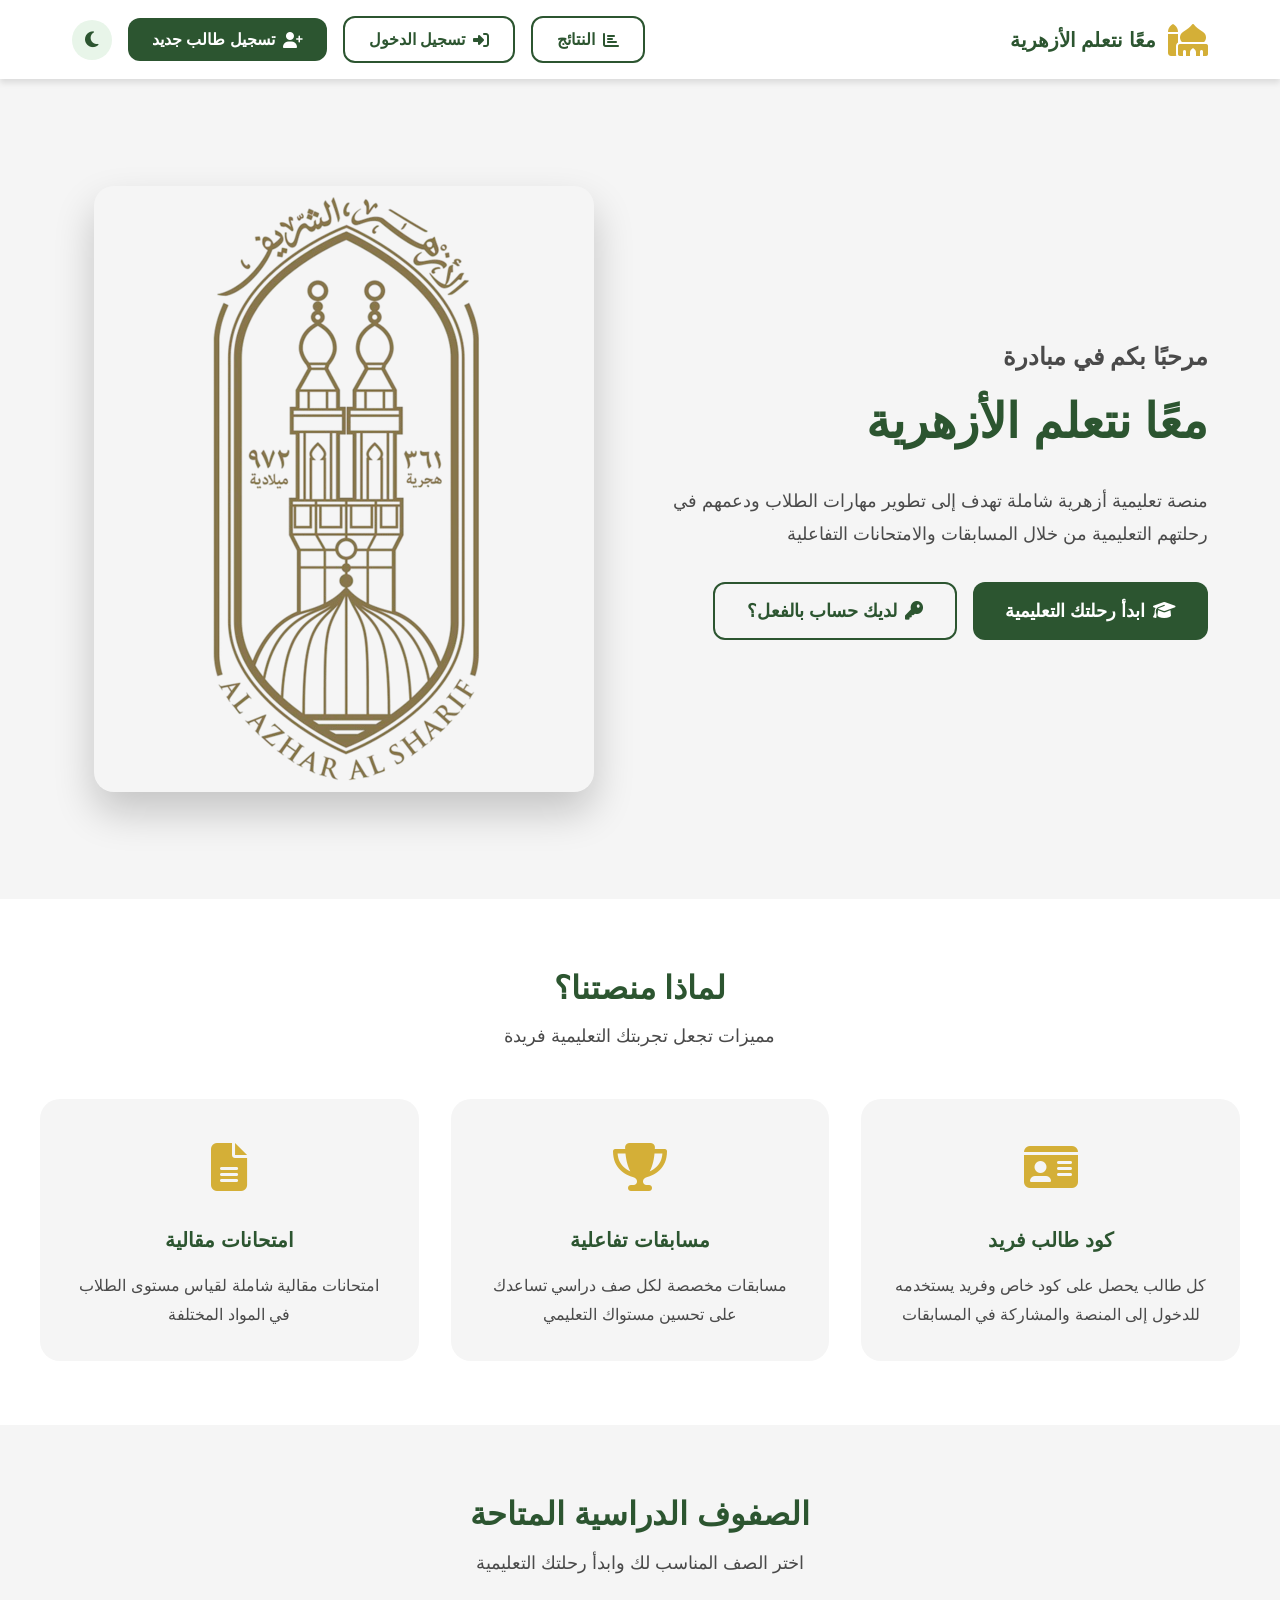
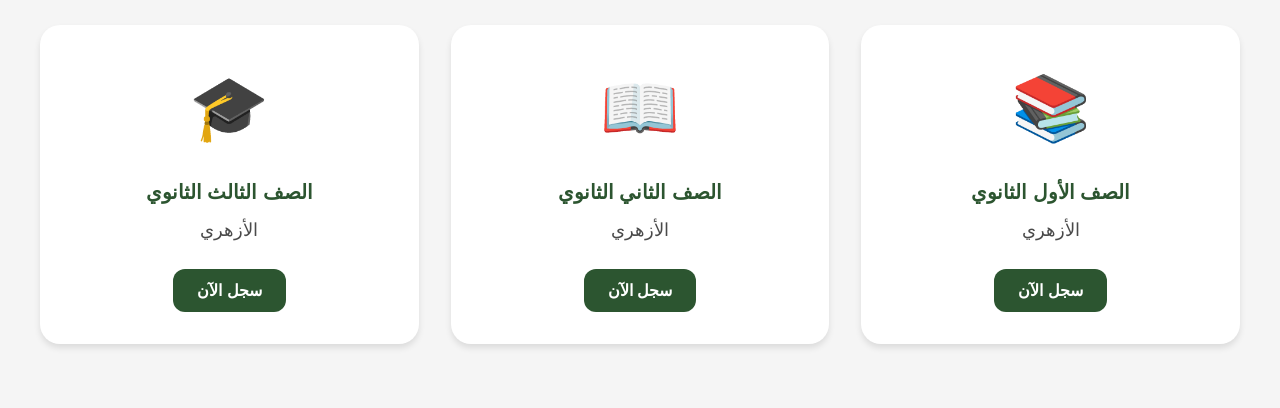
==== commit 88db27f4: "Add files via upload" ====
--- a/index.html
+++ b/index.html
@@ -48,7 +48,6 @@
             --shadow-lg: 0 10px 25px rgba(0,0,0,0.5);
         }
 
-        /* ============ Reset & Base ============ */
         * {
             margin: 0;
             padding: 0;
@@ -76,18 +75,16 @@
             font-family: inherit;
         }
 
-        input, select {
+        input, select, textarea {
             font-family: inherit;
         }
 
-        /* ============ Header ============ */
         .header {
             background: var(--bg-secondary);
             box-shadow: var(--shadow-md);
             position: sticky;
             top: 0;
             z-index: 1000;
-            transition: background var(--transition-medium);
         }
 
         .nav-container {
@@ -118,9 +115,9 @@
             display: flex;
             gap: 1rem;
             align-items: center;
-        }
-
-        /* ============ Buttons ============ */
+            flex-wrap: wrap;
+        }
+
         .btn {
             padding: 0.75rem 1.5rem;
             border-radius: var(--radius-md);
@@ -203,7 +200,6 @@
             color: white;
         }
 
-        /* ============ Hero Section ============ */
         .hero {
             max-width: 1200px;
             margin: 0 auto;
@@ -253,7 +249,6 @@
             font-size: 8rem;
         }
 
-        /* ============ Section Headers ============ */
         .section-header {
             text-align: center;
             margin-bottom: 3rem;
@@ -270,11 +265,9 @@
             color: var(--text-secondary);
         }
 
-        /* ============ Features Section ============ */
         .features {
             padding: 4rem 2rem;
             background: var(--bg-secondary);
-            transition: background var(--transition-medium);
         }
 
         .features-grid {
@@ -291,7 +284,6 @@
             background: var(--bg-primary);
             text-align: center;
             transition: all var(--transition-medium);
-            animation: fadeInUp 0.6s ease;
         }
 
         .feature-card:hover {
@@ -316,7 +308,6 @@
             line-height: 1.8;
         }
 
-        /* ============ Grades Section ============ */
         .grades-section {
             padding: 4rem 2rem;
         }
@@ -336,7 +327,6 @@
             text-align: center;
             box-shadow: var(--shadow-md);
             transition: all var(--transition-medium);
-            animation: fadeInUp 0.6s ease;
         }
 
         .grade-card:hover {
@@ -362,7 +352,6 @@
             font-size: 1.125rem;
         }
 
-        /* ============ Auth Pages ============ */
         .auth-page {
             min-height: 100vh;
             display: flex;
@@ -440,7 +429,6 @@
             cursor: pointer;
         }
 
-        /* ============ Form Styles ============ */
         .form-group {
             position: relative;
         }
@@ -458,7 +446,8 @@
         }
 
         .form-group input,
-        .form-group select {
+        .form-group select,
+        .form-group textarea {
             width: 100%;
             padding: 0.875rem 1rem;
             border: 2px solid #e0e0e0;
@@ -469,30 +458,23 @@
             color: var(--text-primary);
         }
 
+        .form-group textarea {
+            min-height: 150px;
+            resize: vertical;
+        }
+
         .form-group input:focus,
-        .form-group select:focus {
+        .form-group select:focus,
+        .form-group textarea:focus {
             border-color: var(--primary-color);
             outline: none;
             box-shadow: 0 0 0 3px rgba(44, 85, 48, 0.1);
-        }
-
-        .error-message {
-            display: block;
-            color: var(--error);
-            font-size: 0.875rem;
-            margin-top: 0.25rem;
-            min-height: 1rem;
         }
 
         .form-row {
             display: grid;
             grid-template-columns: 1fr 1fr;
             gap: 1rem;
-        }
-
-        /* ============ Dashboard Styles ============ */
-        .dashboard-body {
-            background: var(--bg-primary);
         }
 
         .dashboard-container {
@@ -596,52 +578,6 @@
             color: var(--text-light);
         }
 
-        .content-section {
-            animation: fadeIn 0.6s ease;
-            margin-top: 2rem;
-        }
-
-        .items-list {
-            display: grid;
-            grid-template-columns: repeat(auto-fit, minmax(300px, 1fr));
-            gap: 2rem;
-            margin-top: 2rem;
-        }
-
-        .item-card {
-            padding: 1.5rem;
-            background: var(--bg-secondary);
-            border-radius: var(--radius-md);
-            box-shadow: var(--shadow-md);
-            transition: all var(--transition-fast);
-        }
-
-        .item-card:hover {
-            transform: translateY(-5px);
-            box-shadow: var(--shadow-lg);
-        }
-
-        .item-card h4 {
-            color: var(--primary-color);
-            margin-bottom: 0.5rem;
-        }
-
-        .item-card p {
-            color: var(--text-secondary);
-        }
-
-        .empty-state {
-            text-align: center;
-            padding: 3rem;
-            color: var(--text-light);
-        }
-
-        .empty-state i {
-            font-size: 4rem;
-            margin-bottom: 1rem;
-            color: var(--accent-color);
-        }
-
         .account-details {
             padding: 2rem;
             border-radius: var(--radius-lg);
@@ -655,6 +591,7 @@
             align-items: center;
             padding: 0.75rem 0;
             border-bottom: 1px solid var(--text-light);
+            flex-wrap: wrap;
         }
 
         .account-field:last-child {
@@ -670,7 +607,162 @@
             color: var(--text-primary);
         }
 
-        /* ============ Success Page ============ */
+        .exam-container {
+            max-width: 800px;
+            margin: 0 auto;
+            padding: 2rem;
+        }
+
+        .exam-header {
+            background: var(--bg-secondary);
+            padding: 2rem;
+            border-radius: var(--radius-lg);
+            box-shadow: var(--shadow-md);
+            margin-bottom: 2rem;
+            text-align: center;
+        }
+
+        .exam-title {
+            font-size: 2rem;
+            color: var(--primary-color);
+            margin-bottom: 0.5rem;
+        }
+
+        .exam-info {
+            display: flex;
+            justify-content: center;
+            gap: 2rem;
+            flex-wrap: wrap;
+            margin-top: 1rem;
+        }
+
+        .exam-info-item {
+            text-align: center;
+        }
+
+        .exam-info-item label {
+            display: block;
+            font-weight: bold;
+            color: var(--text-secondary);
+            margin-bottom: 0.25rem;
+        }
+
+        .exam-info-item span {
+            color: var(--primary-color);
+            font-weight: 600;
+        }
+
+        .question-card {
+            background: var(--bg-secondary);
+            padding: 2rem;
+            border-radius: var(--radius-lg);
+            box-shadow: var(--shadow-md);
+            margin-bottom: 2rem;
+            display: none;
+        }
+
+        .question-card.active {
+            display: block;
+            animation: fadeIn 0.5s ease;
+        }
+
+        .question-number {
+            font-size: 1.25rem;
+            color: var(--accent-color);
+            font-weight: bold;
+            margin-bottom: 1rem;
+        }
+
+        .question-text {
+            font-size: 1.25rem;
+            color: var(--text-primary);
+            margin-bottom: 1.5rem;
+            font-weight: 600;
+        }
+
+        .answer-textarea {
+            width: 100%;
+            min-height: 200px;
+            padding: 1rem;
+            border: 2px solid #e0e0e0;
+            border-radius: var(--radius-md);
+            font-size: 1rem;
+            background: var(--bg-primary);
+            color: var(--text-primary);
+            resize: vertical;
+            transition: all var(--transition-fast);
+        }
+
+        .answer-textarea:focus {
+            border-color: var(--primary-color);
+            outline: none;
+            box-shadow: 0 0 0 3px rgba(44, 85, 48, 0.1);
+        }
+
+        .exam-navigation {
+            display: flex;
+            justify-content: space-between;
+            align-items: center;
+            gap: 1rem;
+            margin-top: 2rem;
+            flex-wrap: wrap;
+        }
+
+        .progress-bar {
+            width: 100%;
+            height: 10px;
+            background: var(--bg-accent);
+            border-radius: 5px;
+            margin: 1rem 0;
+            overflow: hidden;
+        }
+
+        .progress-fill {
+            height: 100%;
+            background: var(--primary-color);
+            border-radius: 5px;
+            transition: width 0.3s ease;
+        }
+
+        .timer {
+            font-size: 1.5rem;
+            font-weight: bold;
+            color: var(--error);
+            text-align: center;
+            margin: 1rem 0;
+        }
+
+        .results-container {
+            max-width: 600px;
+            margin: 0 auto;
+            padding: 2rem;
+        }
+
+        .result-card {
+            background: var(--bg-secondary);
+            padding: 2rem;
+            border-radius: var(--radius-lg);
+            box-shadow: var(--shadow-md);
+            text-align: center;
+        }
+
+        .result-icon {
+            font-size: 4rem;
+            color: var(--success);
+            margin-bottom: 1rem;
+        }
+
+        .result-score {
+            font-size: 3rem;
+            font-weight: bold;
+            color: var(--primary-color);
+            margin: 1rem 0;
+            display: flex;
+            align-items: center;
+            justify-content: center;
+            gap: 0.5rem;
+        }
+
         .success-page {
             min-height: 100vh;
             display: flex;
@@ -739,6 +831,7 @@
             justify-content: space-between;
             padding: 0.5rem 0;
             border-bottom: 1px solid var(--text-light);
+            flex-wrap: wrap;
         }
 
         .info-row:last-child {
@@ -777,7 +870,6 @@
             justify-content: center;
         }
 
-        /* ============ Loading Overlay ============ */
         .loading-overlay {
             position: fixed;
             top: 0;
@@ -805,7 +897,6 @@
             animation: spin 1s linear infinite;
         }
 
-        /* ============ Toast Container ============ */
         .toast-container {
             position: fixed;
             bottom: 20px;
@@ -841,62 +932,18 @@
             background: var(--info);
         }
 
-        /* ============ Modal ============ */
-        .modal {
-            position: fixed;
-            top: 0;
-            left: 0;
-            width: 100%;
-            height: 100%;
-            background: rgba(0, 0, 0, 0.5);
-            display: none;
-            justify-content: center;
-            align-items: center;
-            z-index: 10000;
-            animation: fadeIn 0.3s ease;
-        }
-
-        .modal-content {
-            background: var(--bg-secondary);
-            padding: 2rem;
-            border-radius: var(--radius-lg);
-            box-shadow: var(--shadow-xl);
-            width: 90%;
-            max-width: 500px;
-            animation: slideInUp 0.3s ease;
-        }
-
-        .modal-header {
-            display: flex;
-            justify-content: space-between;
-            align-items: center;
-            margin-bottom: 1.5rem;
-        }
-
-        .modal-header h3 {
-            color: var(--primary-color);
-            font-size: 1.25rem;
-        }
-
-        .close-btn {
-            background: var(--bg-accent);
-            color: var(--text-secondary);
-            width: 35px;
-            height: 35px;
-            border-radius: 50%;
-            display: flex;
-            align-items: center;
-            justify-content: center;
-            transition: all var(--transition-fast);
-        }
-
-        .close-btn:hover {
-            background: var(--error);
-            color: white;
-            transform: rotate(90deg);
-        }
-
-        /* ============ Animations ============ */
+        .empty-state {
+            text-align: center;
+            padding: 3rem;
+            color: var(--text-light);
+        }
+
+        .empty-state i {
+            font-size: 4rem;
+            margin-bottom: 1rem;
+            color: var(--accent-color);
+        }
+
         @keyframes fadeIn {
             from { opacity: 0; }
             to { opacity: 1; }
@@ -956,7 +1003,6 @@
             50% { transform: translateY(-10px); }
         }
 
-        /* ============ Responsive Design ============ */
         @media (max-width: 768px) {
             .hero {
                 grid-template-columns: 1fr;
@@ -1000,6 +1046,10 @@
             .student-details {
                 justify-content: center;
             }
+            
+            .exam-navigation {
+                flex-direction: column;
+            }
         }
 
         @media (max-width: 480px) {
@@ -1035,27 +1085,32 @@
     </style>
 </head>
 <body>
-    <!-- ============ Main App Container ============ -->
-    <div id="app">
-        <!-- المحتوى سيتم عرضه هنا ديناميكياً -->
-    </div>
-
-    <!-- ============ Loading Overlay ============ -->
+    <div id="app"></div>
     <div id="loadingOverlay" class="loading-overlay">
         <div class="loading-spinner"></div>
     </div>
-
-    <!-- ============ Toast Container ============ -->
     <div id="toastContainer" class="toast-container"></div>
 
     <script>
-        // ============ JavaScript Application ============
-        
         // ============ Data Management ============
         function initData() {
             if (!localStorage.getItem('azhar_students')) {
-                localStorage.setItem('azhar_students', JSON.stringify([]));
-            }
+                const defaultStudents = [
+                    {
+                        studentCode: "AZ-K0EM7X",
+                        fullName: "عبدالرحمن عادل أحمد المقدم",
+                        phone: "01000000000",
+                        governorate: "الشرقية",
+                        azharRegion: "منطقة الشرقية الأزهرية",
+                        institute: "معهد الحمد النموذجي الاعدادي الثانوي عربي بنين بمشتول السوق",
+                        grade: "first_secondary",
+                        password: "ADELAHMED_80903$",
+                        registrationDate: "2024-01-01T00:00:00.000Z"
+                    }
+                ];
+                localStorage.setItem('azhar_students', JSON.stringify(defaultStudents));
+            }
+            
             if (!localStorage.getItem('azhar_session')) {
                 localStorage.setItem('azhar_session', JSON.stringify(null));
             }
@@ -1086,17 +1141,6 @@
             students.push(studentData);
             saveStudents(students);
             return studentData;
-        }
-
-        function updateStudentData(code, updatedData) {
-            const students = getStudents();
-            const index = students.findIndex(s => s.studentCode === code);
-            if (index !== -1) {
-                students[index] = { ...students[index], ...updatedData };
-                saveStudents(students);
-                return students[index];
-            }
-            return null;
         }
 
         function generateStudentCode() {
@@ -1147,68 +1191,24 @@
             return grades[gradeCode] || gradeCode;
         }
 
-        const competitionsData = {
-            'first_secondary': [
-                { title: 'مسابقة حفظ القرآن الكريم', description: 'مسابقة في حفظ وتلاوة القرآن الكريم' },
-                { title: 'مسابقة الفقه', description: 'مسابقة في مادة الفقه' }
-            ],
-            'second_secondary': [
-                { title: 'مسابقة النحو', description: 'مسابقة في علم النحو' },
-                { title: 'مسابقة الحديث', description: 'مسابقة في حفظ الأحاديث النبوية' }
-            ],
-            'third_secondary': [
-                { title: 'مسابقة البلاغة', description: 'مسابقة في علم البلاغة' },
-                { title: 'مسابقة التفسير', description: 'مسابقة في تفسير القرآن الكريم' }
-            ]
-        };
-
-        const examsData = {
-            'first_secondary': [
-                { title: 'امتحان التوحيد - الفصل الأول', description: 'امتحان تجريبي في مادة التوحيد' },
-                { title: 'امتحان التفسير - الفصل الأول', description: 'امتحان تجريبي في مادة التفسير' }
-            ],
-            'second_secondary': [
-                { title: 'امتحان الفقه - الفصل الثاني', description: 'امتحان تجريبي في مادة الفقه' },
-                { title: 'امتحان النحو - الفصل الثاني', description: 'امتحان تجريبي في مادة النحو' }
-            ],
-            'third_secondary': [
-                { title: 'امتحان الحديث - الفصل الثاني', description: 'امتحان تجريبي في مادة الحديث' },
-                { title: 'امتحان البلاغة - الفصل الثاني', description: 'امتحان تجريبي في مادة البلاغة' }
-            ]
-        };
-
-        function getCompetitionsByGrade(grade) {
-            return competitionsData[grade] || [];
-        }
-
-        function getExamsByGrade(grade) {
-            return examsData[grade] || [];
-        }
-
         // ============ Utility Functions ============
         function showLoading() {
-            const overlay = document.getElementById('loadingOverlay');
-            if (overlay) overlay.classList.add('active');
+            document.getElementById('loadingOverlay').classList.add('active');
         }
 
         function hideLoading() {
-            const overlay = document.getElementById('loadingOverlay');
-            if (overlay) overlay.classList.remove('active');
+            document.getElementById('loadingOverlay').classList.remove('active');
         }
 
         function showToast(message, type = 'info') {
             const container = document.getElementById('toastContainer');
-            if (!container) return;
-            
             const toast = document.createElement('div');
             toast.className = `toast toast-${type}`;
             toast.innerHTML = `
                 <i class="fas fa-${type === 'success' ? 'check-circle' : type === 'error' ? 'exclamation-circle' : 'info-circle'}"></i>
                 <span>${message}</span>
             `;
-            
             container.appendChild(toast);
-            
             setTimeout(() => {
                 toast.style.opacity = '0';
                 toast.style.transform = 'translateX(100px)';
@@ -1244,22 +1244,18 @@
         function checkAuth() {
             const session = getSession();
             if (!session) return null;
-            
             const student = findStudentByCode(session.studentCode);
             if (!student) {
                 clearSession();
                 return null;
             }
-            
             return student;
         }
 
         function logout() {
             clearSession();
             showToast('تم تسجيل الخروج بنجاح', 'success');
-            setTimeout(() => {
-                showHomePage();
-            }, 1000);
+            setTimeout(() => showHomePage(), 1000);
         }
 
         // ============ Page Renderers ============
@@ -1268,7 +1264,6 @@
             const theme = document.documentElement.getAttribute('data-theme');
             
             app.innerHTML = `
-                <!-- Header -->
                 <header class="header">
                     <nav class="nav-container">
                         <div class="logo" onclick="showHomePage()">
@@ -1276,6 +1271,10 @@
                             <span>معًا نتعلم الأزهرية</span>
                         </div>
                         <div class="nav-actions">
+                            <button class="btn btn-outline" onclick="showResultsPage()">
+                                <i class="fas fa-chart-bar"></i>
+                                النتائج
+                            </button>
                             <button class="btn btn-outline" onclick="showLoginPage()">
                                 <i class="fas fa-sign-in-alt"></i>
                                 تسجيل الدخول
@@ -1291,7 +1290,6 @@
                     </nav>
                 </header>
 
-                <!-- Hero Section -->
                 <section class="hero">
                     <div class="hero-content">
                         <h1 class="hero-title">مرحبًا بكم في مبادرة</h1>
@@ -1311,10 +1309,11 @@
                             </button>
                         </div>
                     </div>
-                    <img src="Al-Azhar_al-Sharif_logo.png" alt="مسجد" style="max-width: 100%; height: auto; border-radius: 20px;">
+                    <div class="hero-image">
+    <img src="Al-Azhar_al-Sharif_logo.png" alt="مبادرة معًا نتعلم الأزهرية" style="max-width: 100%; height: auto; border-radius: 20px; box-shadow: 0 20px 40px rgba(0,0,0,0.2);">
+</div>
                 </section>
 
-                <!-- Features Section -->
                 <section class="features">
                     <div class="section-header">
                         <h2>لماذا منصتنا؟</h2>
@@ -1322,30 +1321,23 @@
                     </div>
                     <div class="features-grid">
                         <div class="feature-card">
-                            <div class="feature-icon">
-                                <i class="fas fa-id-card"></i>
-                            </div>
+                            <div class="feature-icon"><i class="fas fa-id-card"></i></div>
                             <h3>كود طالب فريد</h3>
                             <p>كل طالب يحصل على كود خاص وفريد يستخدمه للدخول إلى المنصة والمشاركة في المسابقات</p>
                         </div>
                         <div class="feature-card">
-                            <div class="feature-icon">
-                                <i class="fas fa-trophy"></i>
-                            </div>
+                            <div class="feature-icon"><i class="fas fa-trophy"></i></div>
                             <h3>مسابقات تفاعلية</h3>
                             <p>مسابقات مخصصة لكل صف دراسي تساعدك على تحسين مستواك التعليمي</p>
                         </div>
                         <div class="feature-card">
-                            <div class="feature-icon">
-                                <i class="fas fa-chart-line"></i>
-                            </div>
-                            <h3>تتبع التقدم</h3>
-                            <p>تابع تقدمك ونتائجك في المسابقات والامتحانات بشكل مستمر</p>
+                            <div class="feature-icon"><i class="fas fa-file-alt"></i></div>
+                            <h3>امتحانات مقالية</h3>
+                            <p>امتحانات مقالية شاملة لقياس مستوى الطلاب في المواد المختلفة</p>
                         </div>
                     </div>
                 </section>
 
-                <!-- Available Grades Section -->
                 <section class="grades-section">
                     <div class="section-header">
                         <h2>الصفوف الدراسية المتاحة</h2>
@@ -1356,25 +1348,19 @@
                             <div class="grade-icon">📚</div>
                             <h3>الصف الأول الثانوي</h3>
                             <p>الأزهري</p>
-                            <button class="btn btn-primary" onclick="showRegisterPage()">
-                                سجل الآن
-                            </button>
+                            <button class="btn btn-primary" onclick="showRegisterPage()">سجل الآن</button>
                         </div>
                         <div class="grade-card">
                             <div class="grade-icon">📖</div>
                             <h3>الصف الثاني الثانوي</h3>
                             <p>الأزهري</p>
-                            <button class="btn btn-primary" onclick="showRegisterPage()">
-                                سجل الآن
-                            </button>
+                            <button class="btn btn-primary" onclick="showRegisterPage()">سجل الآن</button>
                         </div>
                         <div class="grade-card">
                             <div class="grade-icon">🎓</div>
                             <h3>الصف الثالث الثانوي</h3>
                             <p>الأزهري</p>
-                            <button class="btn btn-primary" onclick="showRegisterPage()">
-                                سجل الآن
-                            </button>
+                            <button class="btn btn-primary" onclick="showRegisterPage()">سجل الآن</button>
                         </div>
                     </div>
                 </section>
@@ -1383,7 +1369,6 @@
 
         function showRegisterPage() {
             const app = document.getElementById('app');
-            const theme = document.documentElement.getAttribute('data-theme');
             
             app.innerHTML = `
                 <div class="auth-page">
@@ -1399,27 +1384,18 @@
 
                             <form id="registerForm" class="auth-form" onsubmit="handleRegistration(event)">
                                 <div class="form-group">
-                                    <label for="fullName">
-                                        <i class="fas fa-user"></i>
-                                        الاسم بالكامل
-                                    </label>
+                                    <label><i class="fas fa-user"></i> الاسم بالكامل</label>
                                     <input type="text" id="fullName" required placeholder="أدخل اسمك بالكامل">
                                 </div>
 
                                 <div class="form-group">
-                                    <label for="phone">
-                                        <i class="fas fa-phone"></i>
-                                        رقم الهاتف
-                                    </label>
+                                    <label><i class="fas fa-phone"></i> رقم الهاتف</label>
                                     <input type="tel" id="phone" required placeholder="01xxxxxxxxx">
                                 </div>
 
                                 <div class="form-row">
                                     <div class="form-group">
-                                        <label for="governorate">
-                                            <i class="fas fa-map-marker-alt"></i>
-                                            المحافظة
-                                        </label>
+                                        <label><i class="fas fa-map-marker-alt"></i> المحافظة</label>
                                         <select id="governorate" required>
                                             <option value="">اختر المحافظة</option>
                                             <option value="القاهرة">القاهرة</option>
@@ -1453,27 +1429,18 @@
                                     </div>
 
                                     <div class="form-group">
-                                        <label for="azharRegion">
-                                            <i class="fas fa-building"></i>
-                                            المنطقة الأزهرية
-                                        </label>
+                                        <label><i class="fas fa-building"></i> المنطقة الأزهرية</label>
                                         <input type="text" id="azharRegion" required placeholder="مثال: منطقة الشرقية الأزهرية">
                                     </div>
                                 </div>
 
                                 <div class="form-group">
-                                    <label for="institute">
-                                        <i class="fas fa-school"></i>
-                                        اسم المعهد
-                                    </label>
+                                    <label><i class="fas fa-school"></i> اسم المعهد</label>
                                     <input type="text" id="institute" required placeholder="مثال: معهد الزقازيق الثانوي">
                                 </div>
 
                                 <div class="form-group">
-                                    <label for="grade">
-                                        <i class="fas fa-graduation-cap"></i>
-                                        الصف الدراسي
-                                    </label>
+                                    <label><i class="fas fa-graduation-cap"></i> الصف الدراسي</label>
                                     <select id="grade" required>
                                         <option value="">اختر الصف الدراسي</option>
                                         <option value="first_secondary">الصف الأول الثانوي الأزهري</option>
@@ -1484,18 +1451,12 @@
 
                                 <div class="form-row">
                                     <div class="form-group">
-                                        <label for="password">
-                                            <i class="fas fa-lock"></i>
-                                            كلمة المرور
-                                        </label>
+                                        <label><i class="fas fa-lock"></i> كلمة المرور</label>
                                         <input type="password" id="password" required placeholder="أدخل كلمة المرور" minlength="6">
                                     </div>
 
                                     <div class="form-group">
-                                        <label for="confirmPassword">
-                                            <i class="fas fa-check-circle"></i>
-                                            تأكيد كلمة المرور
-                                        </label>
+                                        <label><i class="fas fa-check-circle"></i> تأكيد كلمة المرور</label>
                                         <input type="password" id="confirmPassword" required placeholder="أعد إدخال كلمة المرور" minlength="6">
                                     </div>
                                 </div>
@@ -1532,18 +1493,12 @@
 
                             <form id="loginForm" class="auth-form" onsubmit="handleLogin(event)">
                                 <div class="form-group">
-                                    <label for="studentCode">
-                                        <i class="fas fa-id-card"></i>
-                                        كود الطالب
-                                    </label>
+                                    <label><i class="fas fa-id-card"></i> كود الطالب</label>
                                     <input type="text" id="studentCode" required placeholder="أدخل كود الطالب الخاص بك">
                                 </div>
 
                                 <div class="form-group">
-                                    <label for="password">
-                                        <i class="fas fa-lock"></i>
-                                        كلمة المرور
-                                    </label>
+                                    <label><i class="fas fa-lock"></i> كلمة المرور</label>
                                     <input type="password" id="password" required placeholder="أدخل كلمة المرور">
                                 </div>
 
@@ -1585,7 +1540,6 @@
                 </header>
 
                 <div class="dashboard-container">
-                    <!-- Welcome Section -->
                     <div class="welcome-card">
                         <div class="student-avatar">
                             <span>${student.fullName.charAt(0)}</span>
@@ -1605,72 +1559,507 @@
                         </div>
                     </div>
 
-                    <!-- Dashboard Cards -->
                     <div class="dashboard-grid">
-                        <div class="dashboard-card" onclick="showCompetitions()">
-                            <div class="card-icon">
-                                <i class="fas fa-trophy"></i>
-                            </div>
-                            <h3>المسابقات</h3>
-                            <p>المسابقات المتاحة لك</p>
-                            <span class="card-arrow">
-                                <i class="fas fa-chevron-left"></i>
-                            </span>
-                        </div>
-
-                        <div class="dashboard-card" onclick="showExams()">
-                            <div class="card-icon">
-                                <i class="fas fa-file-alt"></i>
-                            </div>
+                        <div class="dashboard-card" onclick="showExamStartPage()">
+                            <div class="card-icon"><i class="fas fa-file-alt"></i></div>
                             <h3>الامتحانات</h3>
-                            <p>الامتحانات المتاحة لك</p>
-                            <span class="card-arrow">
-                                <i class="fas fa-chevron-left"></i>
-                            </span>
-                        </div>
-
-                        <div class="dashboard-card" onclick="showAccountData()">
-                            <div class="card-icon">
-                                <i class="fas fa-user"></i>
-                            </div>
+                            <p>الامتحان الأول - النحو</p>
+                            <span class="card-arrow"><i class="fas fa-chevron-left"></i></span>
+                        </div>
+
+                        <div class="dashboard-card" onclick="showResultsPage()">
+                            <div class="card-icon"><i class="fas fa-chart-bar"></i></div>
+                            <h3>النتائج</h3>
+                            <p>عرض نتائج الامتحانات</p>
+                            <span class="card-arrow"><i class="fas fa-chevron-left"></i></span>
+                        </div>
+
+                        <div class="dashboard-card" onclick="showAccountData(student)">
+                            <div class="card-icon"><i class="fas fa-user"></i></div>
                             <h3>بيانات الحساب</h3>
                             <p>عرض بياناتك</p>
-                            <span class="card-arrow">
-                                <i class="fas fa-chevron-left"></i>
-                            </span>
-                        </div>
-                    </div>
-
-                    <!-- Content Sections -->
-                    <div id="competitionsSection" class="content-section" style="display: none;">
-                        <div class="section-header">
-                            <h2>🏆 المسابقات المتاحة لك</h2>
-                        </div>
-                        <div id="competitionsList" class="items-list"></div>
-                    </div>
-
-                    <div id="examsSection" class="content-section" style="display: none;">
-                        <div class="section-header">
-                            <h2>📝 الامتحانات المتاحة لك</h2>
-                        </div>
-                        <div id="examsList" class="items-list"></div>
-                    </div>
-
-                    <div id="accountSection" class="content-section" style="display: none;">
-                        <div class="section-header">
-                            <h2>👤 بيانات الحساب</h2>
-                        </div>
-                        <div class="account-details">
-                            <div id="accountInfo"></div>
+                            <span class="card-arrow"><i class="fas fa-chevron-left"></i></span>
                         </div>
                     </div>
                 </div>
             `;
-            
-            // Load data
-            loadCompetitions(student.grade);
-            loadExams(student.grade);
-            loadAccountData(student);
+        }
+
+        function showExamStartPage() {
+            const student = checkAuth();
+            if (!student) {
+                showLoginPage();
+                return;
+            }
+            
+            const app = document.getElementById('app');
+            
+            app.innerHTML = `
+                <header class="header">
+                    <nav class="nav-container">
+                        <div class="logo" onclick="showDashboardPage(checkAuth())">
+                            <i class="fas fa-mosque"></i>
+                            <span>معًا نتعلم الأزهرية</span>
+                        </div>
+                        <div class="nav-actions">
+                            <button class="btn btn-outline" onclick="showDashboardPage(checkAuth())">
+                                <i class="fas fa-arrow-right"></i>
+                                رجوع
+                            </button>
+                        </div>
+                    </nav>
+                </header>
+
+                <div class="exam-container">
+                    <div class="exam-header">
+                        <div style="font-size: 3rem; margin-bottom: 1rem;">📝</div>
+                        <h2 class="exam-title">اختبار النحو – الصف الأول الثانوي الأزهري</h2>
+                        <p style="color: var(--text-secondary); margin: 1rem 0;">الموسم الأول 2026 / 2027</p>
+                        <div class="exam-info">
+                            <div class="exam-info-item">
+                                <label>اسم الطالب</label>
+                                <span>${student.fullName}</span>
+                            </div>
+                            <div class="exam-info-item">
+                                <label>كود الطالب</label>
+                                <span>${student.studentCode}</span>
+                            </div>
+                        </div>
+                    </div>
+
+                    <div class="auth-card">
+                        <form onsubmit="startExam(event)">
+                            <div class="form-group">
+                                <label><i class="fas fa-user"></i> اسم الطالب</label>
+                                <input type="text" id="examStudentName" required value="${student.fullName}">
+                            </div>
+
+                            <div class="form-group">
+                                <label><i class="fas fa-id-card"></i> كود الطالب</label>
+                                <input type="text" id="examStudentCode" required value="${student.studentCode}">
+                            </div>
+
+                            <button type="submit" class="btn btn-primary btn-block btn-lg">
+                                <i class="fas fa-play"></i>
+                                بدء الامتحان
+                            </button>
+                        </form>
+                    </div>
+                </div>
+            `;
+        }
+
+        const examQuestions = [
+            { id: 1, question: 'مما تتكون الكلمة؟' },
+            { id: 2, question: 'ما أنواع الكلمة؟' },
+            { id: 3, question: 'ما أنواع الجر؟' },
+            { id: 4, question: 'ما هي علامات الفعل؟' },
+            { id: 5, question: 'مما ينقسم الحرف؟' }
+        ];
+
+        let currentQuestion = 0;
+        let examAnswers = [];
+        let examTimer;
+        let examTimeLeft = 1800;
+
+        function startExam(event) {
+            event.preventDefault();
+            
+            const studentName = document.getElementById('examStudentName').value.trim();
+            const studentCode = document.getElementById('examStudentCode').value.trim();
+            
+            if (!studentName || !studentCode) {
+                showToast('يرجى إدخال اسم الطالب وكود الطالب', 'error');
+                return;
+            }
+            
+            const student = checkAuth();
+            if (!student) {
+                showLoginPage();
+                return;
+            }
+            
+            if (student.studentCode !== studentCode.toUpperCase()) {
+                showToast('كود الطالب غير صحيح', 'error');
+                return;
+            }
+            
+            currentQuestion = 0;
+            examAnswers = Array(examQuestions.length).fill('');
+            examTimeLeft = 1800;
+            
+            showExamPage(student);
+            startTimer();
+        }
+
+        function showExamPage(student) {
+            const app = document.getElementById('app');
+            
+            app.innerHTML = `
+                <header class="header">
+                    <nav class="nav-container">
+                        <div class="logo">
+                            <i class="fas fa-mosque"></i>
+                            <span>معًا نتعلم الأزهرية</span>
+                        </div>
+                        <div class="nav-actions">
+                            <span class="badge">${student.fullName}</span>
+                        </div>
+                    </nav>
+                </header>
+
+                <div class="exam-container">
+                    <div class="exam-header">
+                        <h2 style="color: var(--primary-color);">اختبار النحو</h2>
+                        <p>الصف الأول الثانوي الأزهري - الموسم الأول 2026/2027</p>
+                        <div class="timer" id="examTimer">30:00</div>
+                        <div class="progress-bar">
+                            <div class="progress-fill" id="progressFill" style="width: 20%;"></div>
+                        </div>
+                        <p id="progressText">السؤال 1 من ${examQuestions.length}</p>
+                    </div>
+
+                    <div id="questionsContainer">
+                        ${examQuestions.map((q, index) => `
+                            <div class="question-card ${index === 0 ? 'active' : ''}" id="question-${index}">
+                                <div class="question-number">سؤال ${index + 1}</div>
+                                <div class="question-text">${q.question}</div>
+                                <textarea class="answer-textarea" id="answer-${index}" placeholder="اكتب إجابتك هنا..." oninput="saveAnswer(${index}, this.value)"></textarea>
+                            </div>
+                        `).join('')}
+                    </div>
+
+                    <div class="exam-navigation">
+                        <button class="btn btn-outline" id="prevBtn" onclick="previousQuestion()" disabled>
+                            <i class="fas fa-arrow-right"></i>
+                            السؤال السابق
+                        </button>
+                        <button class="btn btn-primary" id="nextBtn" onclick="nextQuestion()">
+                            السؤال التالي
+                            <i class="fas fa-arrow-left"></i>
+                        </button>
+                        <button class="btn btn-danger" onclick="submitExam()">
+                            <i class="fas fa-check"></i>
+                            تسليم الامتحان
+                        </button>
+                    </div>
+                </div>
+            `;
+        }
+
+        function saveAnswer(index, value) {
+            examAnswers[index] = value;
+        }
+
+        function nextQuestion() {
+            if (currentQuestion < examQuestions.length - 1) {
+                currentQuestion++;
+                updateQuestionDisplay();
+            }
+        }
+
+        function previousQuestion() {
+            if (currentQuestion > 0) {
+                currentQuestion--;
+                updateQuestionDisplay();
+            }
+        }
+
+        function updateQuestionDisplay() {
+            const questions = document.querySelectorAll('.question-card');
+            questions.forEach((q, index) => {
+                q.classList.remove('active');
+                if (index === currentQuestion) {
+                    q.classList.add('active');
+                }
+            });
+            
+            document.getElementById('prevBtn').disabled = currentQuestion === 0;
+            document.getElementById('nextBtn').style.display = currentQuestion === examQuestions.length - 1 ? 'none' : 'inline-flex';
+            
+            const progress = ((currentQuestion + 1) / examQuestions.length) * 100;
+            document.getElementById('progressFill').style.width = progress + '%';
+            document.getElementById('progressText').textContent = `السؤال ${currentQuestion + 1} من ${examQuestions.length}`;
+        }
+
+        function startTimer() {
+            clearInterval(examTimer);
+            examTimer = setInterval(() => {
+                examTimeLeft--;
+                
+                const minutes = Math.floor(examTimeLeft / 60);
+                const seconds = examTimeLeft % 60;
+                const timerElement = document.getElementById('examTimer');
+                
+                if (timerElement) {
+                    timerElement.textContent = `${minutes.toString().padStart(2, '0')}:${seconds.toString().padStart(2, '0')}`;
+                    if (examTimeLeft <= 300) {
+                        timerElement.style.color = '#f44336';
+                    }
+                }
+                
+                if (examTimeLeft <= 0) {
+                    clearInterval(examTimer);
+                    submitExam();
+                }
+            }, 1000);
+        }
+
+        function submitExam() {
+            if (confirm('هل أنت متأكد من تسليم الامتحان؟ لن تستطيع تعديل إجاباتك بعد التسليم.')) {
+                clearInterval(examTimer);
+                
+                const student = checkAuth();
+                if (!student) return;
+                
+                showExamSuccessPage(student);
+            }
+        }
+
+        function showExamSuccessPage(student) {
+            const app = document.getElementById('app');
+            
+            app.innerHTML = `
+                <div class="success-page">
+                    <div class="success-card">
+                        <div class="success-icon">
+                            <i class="fas fa-check-circle"></i>
+                        </div>
+                        
+                        <h1 class="success-title">تم تسليم الامتحان بنجاح</h1>
+                        
+                        <div class="student-info-summary">
+                            <div class="info-row">
+                                <span class="info-label">اسم الطالب:</span>
+                                <span class="info-value">${student.fullName}</span>
+                            </div>
+                            <div class="info-row">
+                                <span class="info-label">كود الطالب:</span>
+                                <span class="info-value">${student.studentCode}</span>
+                            </div>
+                            <div class="info-row">
+                                <span class="info-label">الصف الدراسي:</span>
+                                <span class="info-value">${getGradeName(student.grade)}</span>
+                            </div>
+                            <div class="info-row">
+                                <span class="info-label">المادة:</span>
+                                <span class="info-value">النحو</span>
+                            </div>
+                            <div class="info-row">
+                                <span class="info-label">الموسم:</span>
+                                <span class="info-value">الموسم الأول 2026/2027</span>
+                            </div>
+                            <div class="info-row">
+                                <span class="info-label">عدد الأسئلة:</span>
+                                <span class="info-value">5 أسئلة</span>
+                            </div>
+                            <div class="info-row">
+                                <span class="info-label">حالة الامتحان:</span>
+                                <span class="info-value" style="color: #4caf50;">تم تسليم الامتحان بنجاح</span>
+                            </div>
+                            <div class="info-row">
+                                <span class="info-label">وقت التسليم:</span>
+                                <span class="info-value">${new Date().toLocaleString('ar-EG')}</span>
+                            </div>
+                        </div>
+                        
+                        <div class="warning-message">
+                            <i class="fas fa-info-circle"></i>
+                            <strong>ملاحظة:</strong> استنى لحد ما النتيجة تظهر في صفحة النتائج
+                        </div>
+                        
+                        <div class="action-buttons">
+                            <button class="btn btn-primary btn-lg" onclick="showResultsPage()">
+                                <i class="fas fa-chart-bar"></i>
+                                الذهاب لصفحة النتائج
+                            </button>
+                            <button class="btn btn-outline btn-lg" onclick="showDashboardPage(checkAuth())">
+                                <i class="fas fa-home"></i>
+                                العودة للوحة التحكم
+                            </button>
+                        </div>
+                    </div>
+                </div>
+            `;
+        }
+
+        function showResultsPage() {
+            const app = document.getElementById('app');
+            const theme = document.documentElement.getAttribute('data-theme');
+            
+            app.innerHTML = `
+                <header class="header">
+                    <nav class="nav-container">
+                        <div class="logo" onclick="showHomePage()">
+                            <i class="fas fa-mosque"></i>
+                            <span>معًا نتعلم الأزهرية</span>
+                        </div>
+                        <div class="nav-actions">
+                            <button class="btn btn-outline" onclick="showHomePage()">
+                                <i class="fas fa-home"></i>
+                                الرئيسية
+                            </button>
+                            <button class="theme-toggle" onclick="toggleTheme()">
+                                <i class="fas ${theme === 'light' ? 'fa-moon' : 'fa-sun'}"></i>
+                            </button>
+                        </div>
+                    </nav>
+                </header>
+
+                <div class="results-container">
+                    <div class="auth-card">
+                        <div class="auth-header">
+                            <h2>صفحة النتائج</h2>
+                            <p>ابحث عن نتيجتك باستخدام كود الطالب</p>
+                        </div>
+
+                        <div class="form-group">
+                            <label><i class="fas fa-search"></i> كود الطالب</label>
+                            <input type="text" id="searchCode" placeholder="أدخل كود الطالب للبحث عن النتيجة">
+                        </div>
+
+                        <button class="btn btn-primary btn-block btn-lg" onclick="searchResult()">
+                            <i class="fas fa-search"></i>
+                            بحث
+                        </button>
+
+                        <div id="resultDisplay" style="margin-top: 2rem;"></div>
+                    </div>
+                </div>
+            `;
+        }
+
+        function searchResult() {
+            const code = document.getElementById('searchCode').value.trim().toUpperCase();
+            
+            if (!code) {
+                showToast('يرجى إدخال كود الطالب', 'error');
+                return;
+            }
+            
+            const resultDisplay = document.getElementById('resultDisplay');
+            const student = findStudentByCode(code);
+            
+            if (student) {
+                resultDisplay.innerHTML = `
+                    <div class="result-card">
+                        <div class="result-icon">
+                            <i class="fas fa-trophy"></i>
+                        </div>
+                        <h3 style="color: var(--primary-color); margin-bottom: 1rem;">نتيجة الامتحان</h3>
+                        
+                        <div class="student-info-summary" style="text-align: right;">
+                            <div class="info-row">
+                                <span class="info-label">اسم الطالب:</span>
+                                <span class="info-value">${student.fullName}</span>
+                            </div>
+                            <div class="info-row">
+                                <span class="info-label">كود الطالب:</span>
+                                <span class="info-value">${student.studentCode}</span>
+                            </div>
+                            <div class="info-row">
+                                <span class="info-label">الصف الدراسي:</span>
+                                <span class="info-value">${getGradeName(student.grade)}</span>
+                            </div>
+                            <div class="info-row">
+                                <span class="info-label">المعهد:</span>
+                                <span class="info-value">${student.institute}</span>
+                            </div>
+                            <div class="info-row">
+                                <span class="info-label">المنطقة الأزهرية:</span>
+                                <span class="info-value">${student.azharRegion}</span>
+                            </div>
+                            <div class="info-row">
+                                <span class="info-label">المادة:</span>
+                                <span class="info-value">النحو</span>
+                            </div>
+                            <div class="info-row">
+                                <span class="info-label">الموسم:</span>
+                                <span class="info-value">الموسم الأول 2026/2027</span>
+                            </div>
+                        </div>
+                        
+                        <div class="result-score">
+                            <span>10/10</span>
+                            <i class="fas fa-star" style="color: #d4af37; font-size: 2.5rem; animation: bounce 1s ease infinite;"></i>
+                        </div>
+                        <div style="font-size: 1.5rem; color: var(--success); font-weight: bold;">
+                            ممتاز
+                            <i class="fas fa-star" style="color: #d4af37;"></i>
+                        </div>
+                    </div>
+                `;
+                
+                showToast('تم العثور على النتيجة', 'success');
+            } else {
+                resultDisplay.innerHTML = `
+                    <div class="empty-state">
+                        <i class="fas fa-user-times"></i>
+                        <p>لا يوجد طالب مسجل بهذا الكود: ${code}</p>
+                        <p style="font-size: 0.875rem;">تأكد من الكود وحاول مرة أخرى</p>
+                    </div>
+                `;
+                
+                showToast('الكود غير موجود في النظام', 'error');
+            }
+        }
+
+        function showAccountData(student) {
+            const app = document.getElementById('app');
+            
+            app.innerHTML = `
+                <header class="header">
+                    <nav class="nav-container">
+                        <div class="logo" onclick="showDashboardPage(checkAuth())">
+                            <i class="fas fa-mosque"></i>
+                            <span>معًا نتعلم الأزهرية</span>
+                        </div>
+                        <div class="nav-actions">
+                            <button class="btn btn-outline" onclick="showDashboardPage(checkAuth())">
+                                <i class="fas fa-arrow-right"></i>
+                                رجوع
+                            </button>
+                        </div>
+                    </nav>
+                </header>
+
+                <div class="dashboard-container">
+                    <div class="section-header">
+                        <h2>👤 بيانات الحساب</h2>
+                    </div>
+                    
+                    <div class="account-details">
+                        <div class="account-field">
+                            <label>الاسم الكامل:</label>
+                            <span>${student.fullName}</span>
+                        </div>
+                        <div class="account-field">
+                            <label>كود الطالب:</label>
+                            <span>${student.studentCode}</span>
+                        </div>
+                        <div class="account-field">
+                            <label>رقم الهاتف:</label>
+                            <span>${student.phone}</span>
+                        </div>
+                        <div class="account-field">
+                            <label>المحافظة:</label>
+                            <span>${student.governorate}</span>
+                        </div>
+                        <div class="account-field">
+                            <label>المنطقة الأزهرية:</label>
+                            <span>${student.azharRegion}</span>
+                        </div>
+                        <div class="account-field">
+                            <label>المعهد:</label>
+                            <span>${student.institute}</span>
+                        </div>
+                        <div class="account-field">
+                            <label>الصف الدراسي:</label>
+                            <span>${getGradeName(student.grade)}</span>
+                        </div>
+                    </div>
+                </div>
+            `;
         }
 
         function showSuccessPage(student) {
@@ -1742,7 +2131,6 @@
             const password = document.getElementById('password').value;
             const confirmPassword = document.getElementById('confirmPassword').value;
             
-            // Validation
             if (fullName.length < 3) {
                 showToast('الاسم يجب أن يكون 3 أحرف على الأقل', 'error');
                 return;
@@ -1783,19 +2171,15 @@
                 return;
             }
             
-            // Check if phone already exists
             if (findStudentByPhone(phone)) {
                 showToast('رقم الهاتف مسجل بالفعل في النظام', 'error');
                 return;
             }
             
-            // Show loading
             showLoading();
             
-            // Generate student code
             const studentCode = generateStudentCode();
             
-            // Create student data
             const studentData = {
                 studentCode: studentCode,
                 fullName: fullName,
@@ -1808,7 +2192,6 @@
                 registrationDate: new Date().toISOString()
             };
             
-            // Save student
             setTimeout(() => {
                 addStudent(studentData);
                 hideLoading();
@@ -1832,10 +2215,8 @@
                 return;
             }
             
-            // Show loading
             showLoading();
             
-            // Check login
             setTimeout(() => {
                 const student = checkLogin(studentCode, password);
                 
@@ -1857,7 +2238,6 @@
             navigator.clipboard.writeText(code).then(() => {
                 showToast('تم نسخ الكود بنجاح', 'success');
             }).catch(() => {
-                // Fallback
                 const textArea = document.createElement('textarea');
                 textArea.value = code;
                 document.body.appendChild(textArea);
@@ -1868,113 +2248,10 @@
             });
         }
 
-        // ============ Dashboard Functions ============
-        function loadCompetitions(grade) {
-            const competitions = getCompetitionsByGrade(grade);
-            const container = document.getElementById('competitionsList');
-            
-            if (container) {
-                if (competitions.length === 0) {
-                    container.innerHTML = `
-                        <div class="empty-state">
-                            <i class="fas fa-trophy"></i>
-                            <p>لا توجد مسابقات متاحة حالياً</p>
-                        </div>
-                    `;
-                } else {
-                    container.innerHTML = competitions.map(comp => `
-                        <div class="item-card">
-                            <h4>${comp.title}</h4>
-                            <p>${comp.description}</p>
-                        </div>
-                    `).join('');
-                }
-            }
-        }
-
-        function loadExams(grade) {
-            const exams = getExamsByGrade(grade);
-            const container = document.getElementById('examsList');
-            
-            if (container) {
-                if (exams.length === 0) {
-                    container.innerHTML = `
-                        <div class="empty-state">
-                            <i class="fas fa-file-alt"></i>
-                            <p>لا توجد امتحانات متاحة حالياً</p>
-                        </div>
-                    `;
-                } else {
-                    container.innerHTML = exams.map(exam => `
-                        <div class="item-card">
-                            <h4>${exam.title}</h4>
-                            <p>${exam.description}</p>
-                        </div>
-                    `).join('');
-                }
-            }
-        }
-
-        function loadAccountData(student) {
-            const container = document.getElementById('accountInfo');
-            
-            if (container) {
-                container.innerHTML = `
-                    <div class="account-field">
-                        <label>الاسم الكامل:</label>
-                        <span>${student.fullName}</span>
-                    </div>
-                    <div class="account-field">
-                        <label>كود الطالب:</label>
-                        <span>${student.studentCode}</span>
-                    </div>
-                    <div class="account-field">
-                        <label>رقم الهاتف:</label>
-                        <span>${student.phone}</span>
-                    </div>
-                    <div class="account-field">
-                        <label>المحافظة:</label>
-                        <span>${student.governorate}</span>
-                    </div>
-                    <div class="account-field">
-                        <label>المنطقة الأزهرية:</label>
-                        <span>${student.azharRegion}</span>
-                    </div>
-                    <div class="account-field">
-                        <label>المعهد:</label>
-                        <span>${student.institute}</span>
-                    </div>
-                    <div class="account-field">
-                        <label>الصف الدراسي:</label>
-                        <span>${getGradeName(student.grade)}</span>
-                    </div>
-                `;
-            }
-        }
-
-        function showCompetitions() {
-            document.getElementById('competitionsSection').style.display = 'block';
-            document.getElementById('examsSection').style.display = 'none';
-            document.getElementById('accountSection').style.display = 'none';
-        }
-
-        function showExams() {
-            document.getElementById('competitionsSection').style.display = 'none';
-            document.getElementById('examsSection').style.display = 'block';
-            document.getElementById('accountSection').style.display = 'none';
-        }
-
-        function showAccountData() {
-            document.getElementById('competitionsSection').style.display = 'none';
-            document.getElementById('examsSection').style.display = 'none';
-            document.getElementById('accountSection').style.display = 'block';
-        }
-
         // ============ Initialize App ============
         document.addEventListener('DOMContentLoaded', function() {
             loadTheme();
             
-            // Check if user is already logged in
             const session = getSession();
             if (session) {
                 const student = findStudentByCode(session.studentCode);
